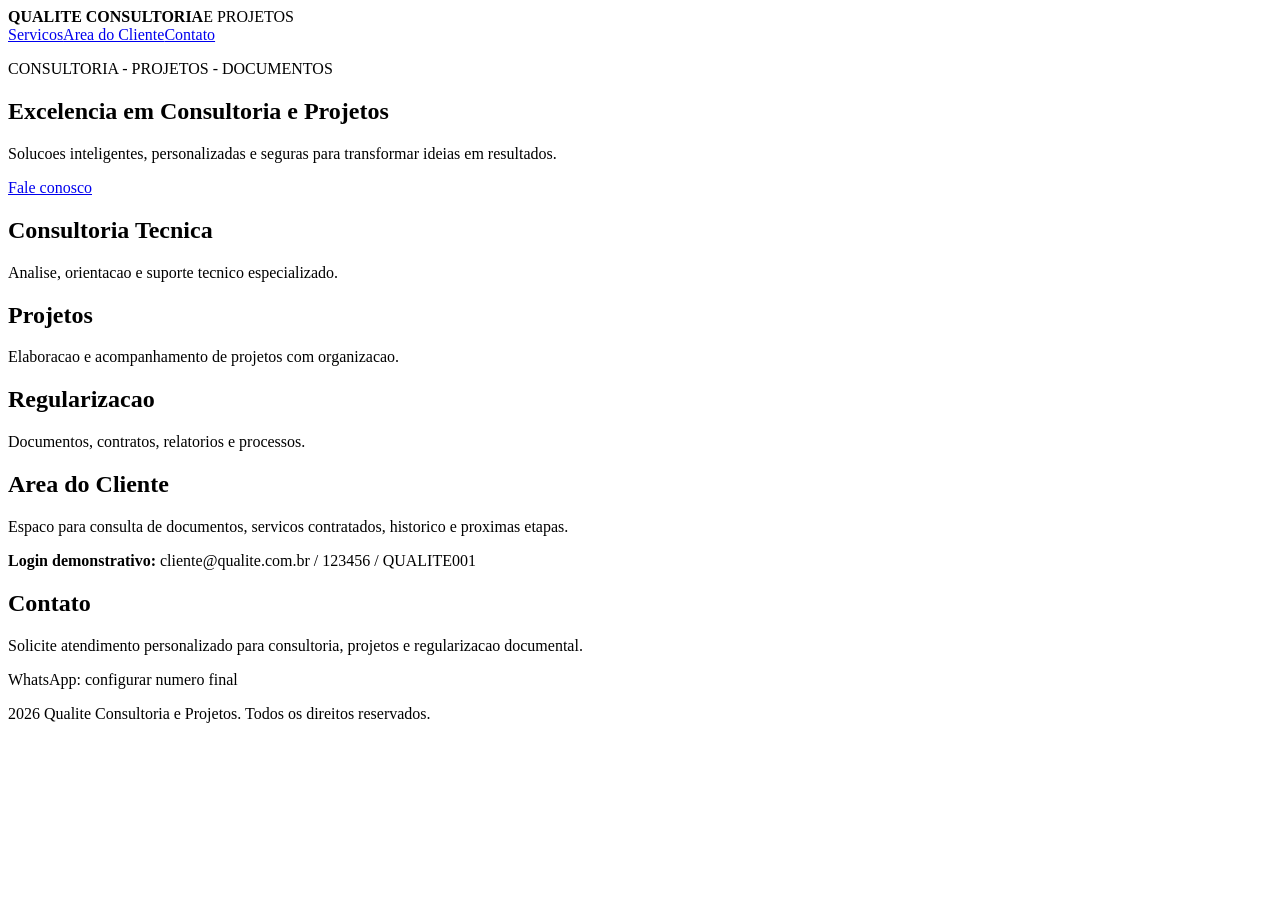
==== public/index.html @ a3fa8052 "Adiciona site publico para deploy" ====
<!doctype html>
<html lang="pt-BR">
<head>
  <meta charset="utf-8">
  <meta name="viewport" content="width=device-width,initial-scale=1">
  <title>Qualite Consultoria e Projetos</title>
  <link rel="stylesheet" href="style.css">
</head>
<body>
  <header class="top">
    <div class="brand"><div class="leaf"></div><div><strong>QUALITE CONSULTORIA</strong><span>E PROJETOS</span></div></div>
    <nav><a href="#servicos">Servicos</a><a href="#cliente">Area do Cliente</a><a href="#contato">Contato</a></nav>
  </header>
  <main>
    <section class="hero">
      <p class="tag">CONSULTORIA - PROJETOS - DOCUMENTOS</p>
      <h1>Excelencia em Consultoria e Projetos</h1>
      <p>Solucoes inteligentes, personalizadas e seguras para transformar ideias em resultados.</p>
      <a class="btn" href="#contato">Fale conosco</a>
    </section>
    <section id="servicos" class="grid">
      <article><h2>Consultoria Tecnica</h2><p>Analise, orientacao e suporte tecnico especializado.</p></article>
      <article><h2>Projetos</h2><p>Elaboracao e acompanhamento de projetos com organizacao.</p></article>
      <article><h2>Regularizacao</h2><p>Documentos, contratos, relatorios e processos.</p></article>
    </section>
    <section id="cliente" class="panel">
      <h2>Area do Cliente</h2>
      <p>Espaco para consulta de documentos, servicos contratados, historico e proximas etapas.</p>
      <p><strong>Login demonstrativo:</strong> cliente@qualite.com.br / 123456 / QUALITE001</p>
    </section>
    <section id="contato" class="panel dark">
      <h2>Contato</h2>
      <p>Solicite atendimento personalizado para consultoria, projetos e regularizacao documental.</p>
      <p>WhatsApp: configurar numero final</p>
    </section>
  </main>
  <footer>2026 Qualite Consultoria e Projetos. Todos os direitos reservados.</footer>
</body>
</html>
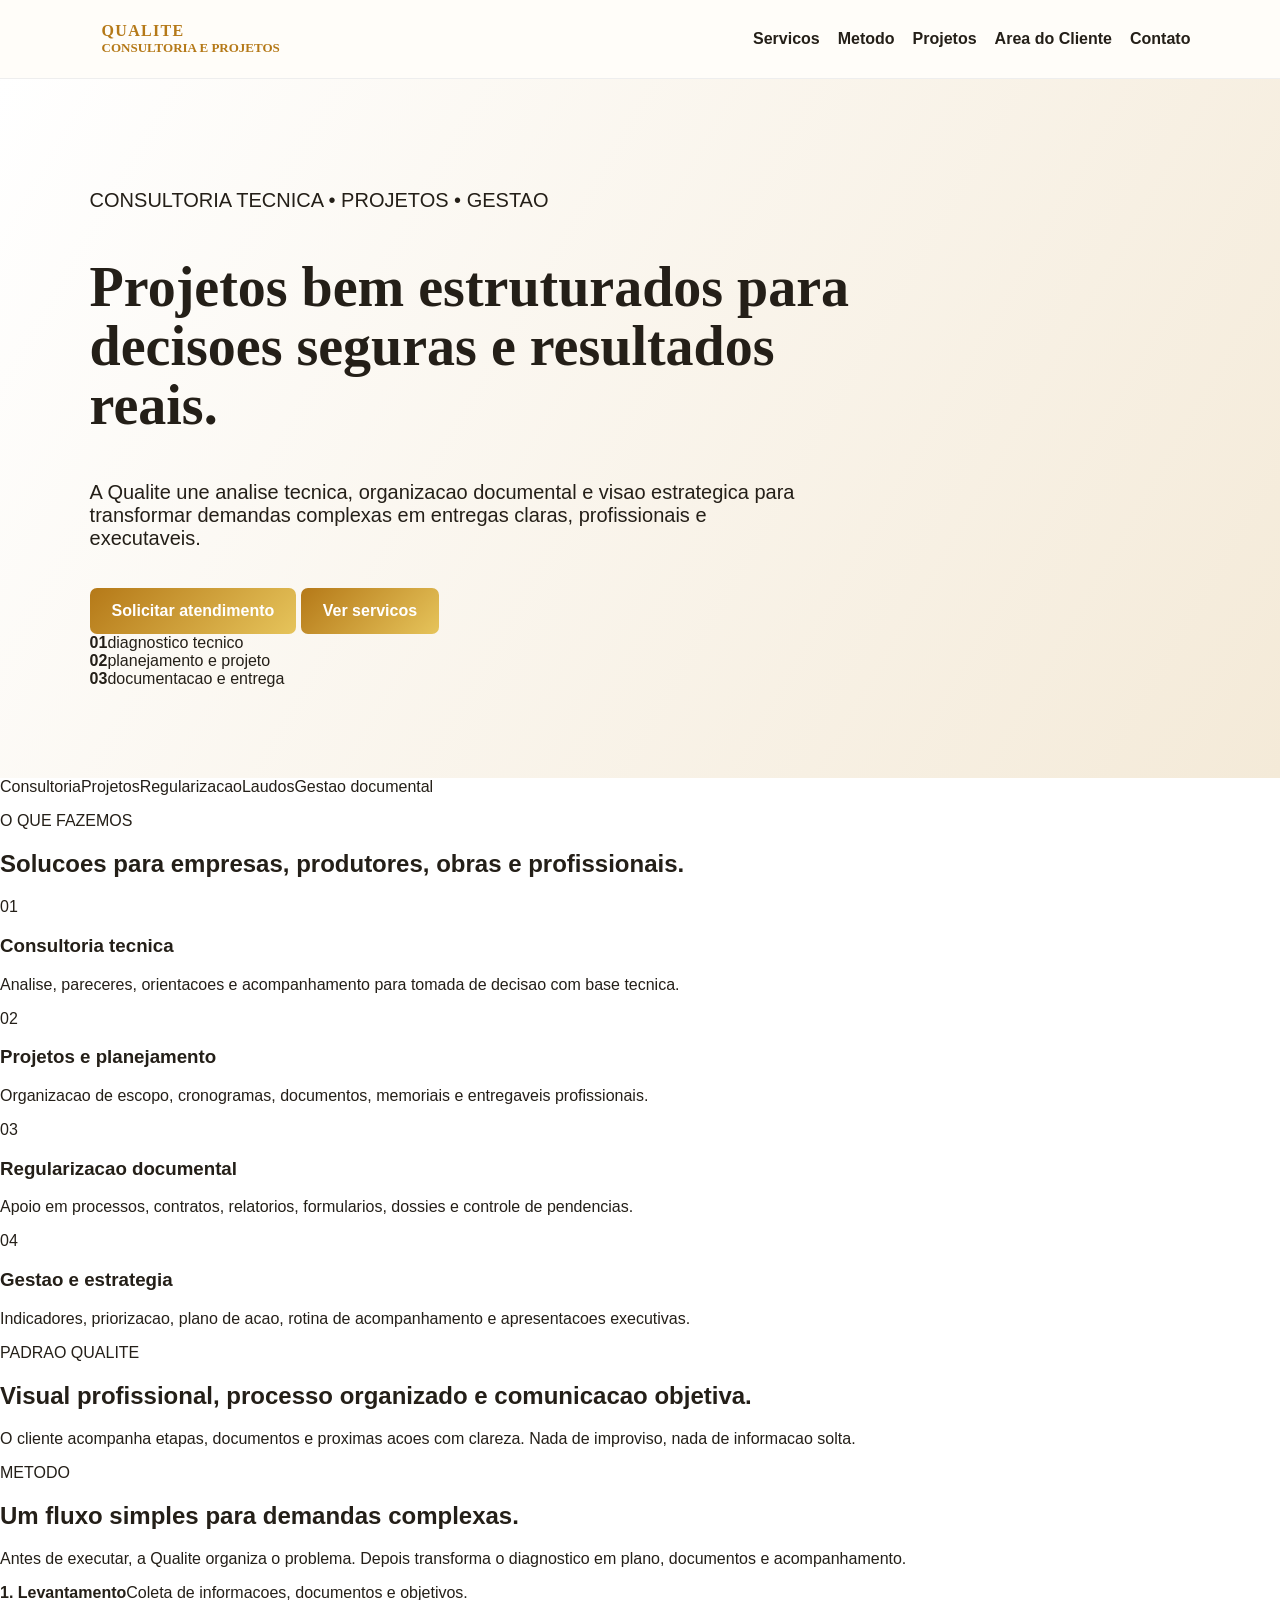
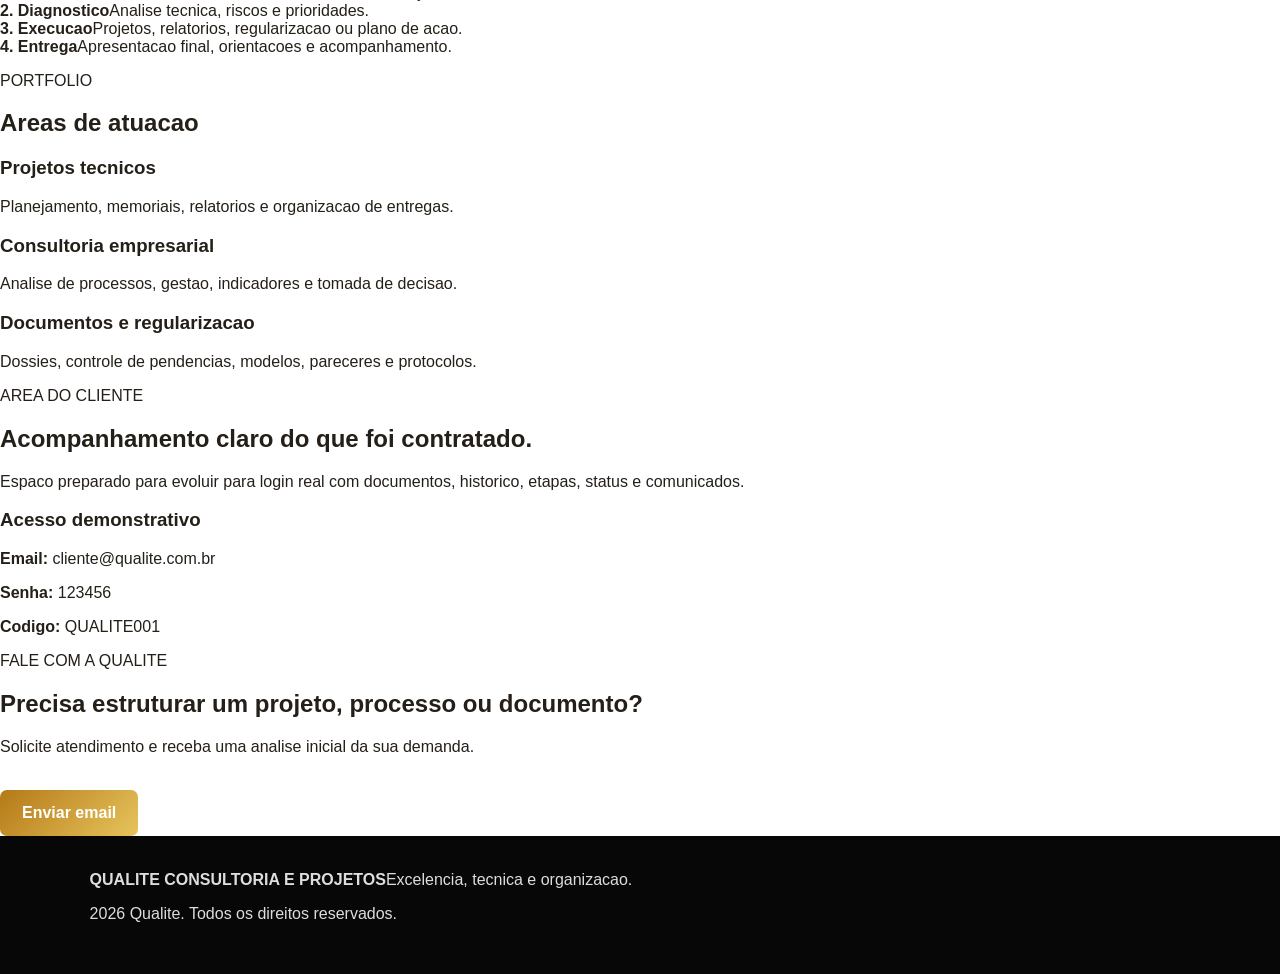
==== commit 3306b8c9: "Atualiza site com layout moderno e robusto" ====
--- a/public/index.html
+++ b/public/index.html
@@ -3,37 +3,120 @@
 <head>
   <meta charset="utf-8">
   <meta name="viewport" content="width=device-width,initial-scale=1">
+  <meta name="description" content="Qualite Consultoria e Projetos - consultoria tecnica, projetos, regularizacao, gestao documental e apoio estrategico.">
   <title>Qualite Consultoria e Projetos</title>
   <link rel="stylesheet" href="style.css">
 </head>
 <body>
   <header class="top">
-    <div class="brand"><div class="leaf"></div><div><strong>QUALITE CONSULTORIA</strong><span>E PROJETOS</span></div></div>
-    <nav><a href="#servicos">Servicos</a><a href="#cliente">Area do Cliente</a><a href="#contato">Contato</a></nav>
+    <a class="brand" href="#inicio" aria-label="Qualite Consultoria e Projetos">
+      <div class="brand-mark"></div>
+      <div><strong>QUALITE</strong><span>CONSULTORIA E PROJETOS</span></div>
+    </a>
+    <nav>
+      <a href="#servicos">Servicos</a>
+      <a href="#metodo">Metodo</a>
+      <a href="#projetos">Projetos</a>
+      <a href="#cliente">Area do Cliente</a>
+      <a href="#contato">Contato</a>
+    </nav>
   </header>
-  <main>
+
+  <main id="inicio">
     <section class="hero">
-      <p class="tag">CONSULTORIA - PROJETOS - DOCUMENTOS</p>
-      <h1>Excelencia em Consultoria e Projetos</h1>
-      <p>Solucoes inteligentes, personalizadas e seguras para transformar ideias em resultados.</p>
-      <a class="btn" href="#contato">Fale conosco</a>
+      <div class="hero-text">
+        <p class="eyebrow">CONSULTORIA TECNICA • PROJETOS • GESTAO</p>
+        <h1>Projetos bem estruturados para decisoes seguras e resultados reais.</h1>
+        <p class="lead">A Qualite une analise tecnica, organizacao documental e visao estrategica para transformar demandas complexas em entregas claras, profissionais e executaveis.</p>
+        <div class="actions">
+          <a class="btn primary" href="#contato">Solicitar atendimento</a>
+          <a class="btn ghost" href="#servicos">Ver servicos</a>
+        </div>
+      </div>
+      <div class="hero-card">
+        <div class="metric"><strong>01</strong><span>diagnostico tecnico</span></div>
+        <div class="metric"><strong>02</strong><span>planejamento e projeto</span></div>
+        <div class="metric"><strong>03</strong><span>documentacao e entrega</span></div>
+      </div>
     </section>
-    <section id="servicos" class="grid">
-      <article><h2>Consultoria Tecnica</h2><p>Analise, orientacao e suporte tecnico especializado.</p></article>
-      <article><h2>Projetos</h2><p>Elaboracao e acompanhamento de projetos com organizacao.</p></article>
-      <article><h2>Regularizacao</h2><p>Documentos, contratos, relatorios e processos.</p></article>
+
+    <section class="logos">
+      <span>Consultoria</span><span>Projetos</span><span>Regularizacao</span><span>Laudos</span><span>Gestao documental</span>
     </section>
-    <section id="cliente" class="panel">
-      <h2>Area do Cliente</h2>
-      <p>Espaco para consulta de documentos, servicos contratados, historico e proximas etapas.</p>
-      <p><strong>Login demonstrativo:</strong> cliente@qualite.com.br / 123456 / QUALITE001</p>
+
+    <section id="servicos" class="section">
+      <div class="section-head">
+        <p class="eyebrow">O QUE FAZEMOS</p>
+        <h2>Solucoes para empresas, produtores, obras e profissionais.</h2>
+      </div>
+      <div class="cards">
+        <article class="service"><div class="icon">01</div><h3>Consultoria tecnica</h3><p>Analise, pareceres, orientacoes e acompanhamento para tomada de decisao com base tecnica.</p></article>
+        <article class="service"><div class="icon">02</div><h3>Projetos e planejamento</h3><p>Organizacao de escopo, cronogramas, documentos, memoriais e entregaveis profissionais.</p></article>
+        <article class="service"><div class="icon">03</div><h3>Regularizacao documental</h3><p>Apoio em processos, contratos, relatorios, formularios, dossies e controle de pendencias.</p></article>
+        <article class="service"><div class="icon">04</div><h3>Gestao e estrategia</h3><p>Indicadores, priorizacao, plano de acao, rotina de acompanhamento e apresentacoes executivas.</p></article>
+      </div>
     </section>
-    <section id="contato" class="panel dark">
-      <h2>Contato</h2>
-      <p>Solicite atendimento personalizado para consultoria, projetos e regularizacao documental.</p>
-      <p>WhatsApp: configurar numero final</p>
+
+    <section class="image-band">
+      <div class="photo photo-one"></div>
+      <div class="band-text">
+        <p class="eyebrow">PADRAO QUALITE</p>
+        <h2>Visual profissional, processo organizado e comunicacao objetiva.</h2>
+        <p>O cliente acompanha etapas, documentos e proximas acoes com clareza. Nada de improviso, nada de informacao solta.</p>
+      </div>
+    </section>
+
+    <section id="metodo" class="section split">
+      <div>
+        <p class="eyebrow">METODO</p>
+        <h2>Um fluxo simples para demandas complexas.</h2>
+        <p>Antes de executar, a Qualite organiza o problema. Depois transforma o diagnostico em plano, documentos e acompanhamento.</p>
+      </div>
+      <div class="steps">
+        <div><strong>1. Levantamento</strong><span>Coleta de informacoes, documentos e objetivos.</span></div>
+        <div><strong>2. Diagnostico</strong><span>Analise tecnica, riscos e prioridades.</span></div>
+        <div><strong>3. Execucao</strong><span>Projetos, relatorios, regularizacao ou plano de acao.</span></div>
+        <div><strong>4. Entrega</strong><span>Apresentacao final, orientacoes e acompanhamento.</span></div>
+      </div>
+    </section>
+
+    <section id="projetos" class="section dark-section">
+      <div class="section-head light">
+        <p class="eyebrow">PORTFOLIO</p>
+        <h2>Areas de atuacao</h2>
+      </div>
+      <div class="portfolio">
+        <article><div class="thumb thumb-a"></div><h3>Projetos tecnicos</h3><p>Planejamento, memoriais, relatorios e organizacao de entregas.</p></article>
+        <article><div class="thumb thumb-b"></div><h3>Consultoria empresarial</h3><p>Analise de processos, gestao, indicadores e tomada de decisao.</p></article>
+        <article><div class="thumb thumb-c"></div><h3>Documentos e regularizacao</h3><p>Dossies, controle de pendencias, modelos, pareceres e protocolos.</p></article>
+      </div>
+    </section>
+
+    <section id="cliente" class="client-area">
+      <div>
+        <p class="eyebrow">AREA DO CLIENTE</p>
+        <h2>Acompanhamento claro do que foi contratado.</h2>
+        <p>Espaco preparado para evoluir para login real com documentos, historico, etapas, status e comunicados.</p>
+      </div>
+      <div class="login-box">
+        <h3>Acesso demonstrativo</h3>
+        <p><strong>Email:</strong> cliente@qualite.com.br</p>
+        <p><strong>Senha:</strong> 123456</p>
+        <p><strong>Codigo:</strong> QUALITE001</p>
+      </div>
+    </section>
+
+    <section id="contato" class="cta">
+      <p class="eyebrow">FALE COM A QUALITE</p>
+      <h2>Precisa estruturar um projeto, processo ou documento?</h2>
+      <p>Solicite atendimento e receba uma analise inicial da sua demanda.</p>
+      <a class="btn primary" href="mailto:contato@qualite.com.br">Enviar email</a>
     </section>
   </main>
-  <footer>2026 Qualite Consultoria e Projetos. Todos os direitos reservados.</footer>
+
+  <footer>
+    <div><strong>QUALITE CONSULTORIA E PROJETOS</strong><span>Excelencia, tecnica e organizacao.</span></div>
+    <p>2026 Qualite. Todos os direitos reservados.</p>
+  </footer>
 </body>
 </html>
--- a/public/style.css
+++ b/public/style.css
@@ -0,0 +1 @@
+:root{--gold:#b57918;--dark:#101010;--cream:#f8f4ec}*{box-sizing:border-box}body{margin:0;font-family:Arial,Helvetica,sans-serif;color:#241f18;background:#fff}a{text-decoration:none;color:inherit}.top{display:flex;align-items:center;justify-content:space-between;gap:20px;padding:22px 7%;border-bottom:1px solid #eee;background:#fffdf9}.brand{display:flex;align-items:center;gap:12px;color:var(--gold);font-family:Georgia,serif}.brand strong{display:block;letter-spacing:.08em}.brand span{display:block;text-align:center;font-size:13px;font-weight:700}.leaf{width:42px;height:54px;background:linear-gradient(145deg,#f1d36a,#9d5b13);clip-path:polygon(18% 90%,38% 25%,92% 8%,66% 43%,44% 59%)}nav{display:flex;gap:18px;font-weight:700}.hero{padding:90px 7%;background:linear-gradient(120deg,#fff,#f4ead8);min-height:420px}.tag{color:var(--gold);font-weight:700;letter-spacing:.18em}.hero h1{font-family:Georgia,serif;font-size:56px;max-width:760px;line-height:1.05}.hero p{font-size:20px;max-width:720px}.btn{display:inline-block;margin-top:18px;padding:14px 22px;border-radius:7px;background:linear-gradient(135deg,var(--gold),#e6c45b);color:#fff;font-weight:700}.grid{display:grid;grid-template-columns:repeat(3,1fr);gap:24px;padding:70px 7%}.grid article,.panel{border:1px solid #eee;border-radius:18px;padding:28px;box-shadow:0 14px 34px #0001;background:#fff}.panel{margin:0 7% 36px}.dark{background:var(--dark);color:#fff}.dark .btn{color:#fff}footer{padding:35px 7%;background:#070707;color:#ddd}@media(max-width:800px){.top,nav{flex-direction:column}.grid{grid-template-columns:1fr}.hero h1{font-size:38px}}
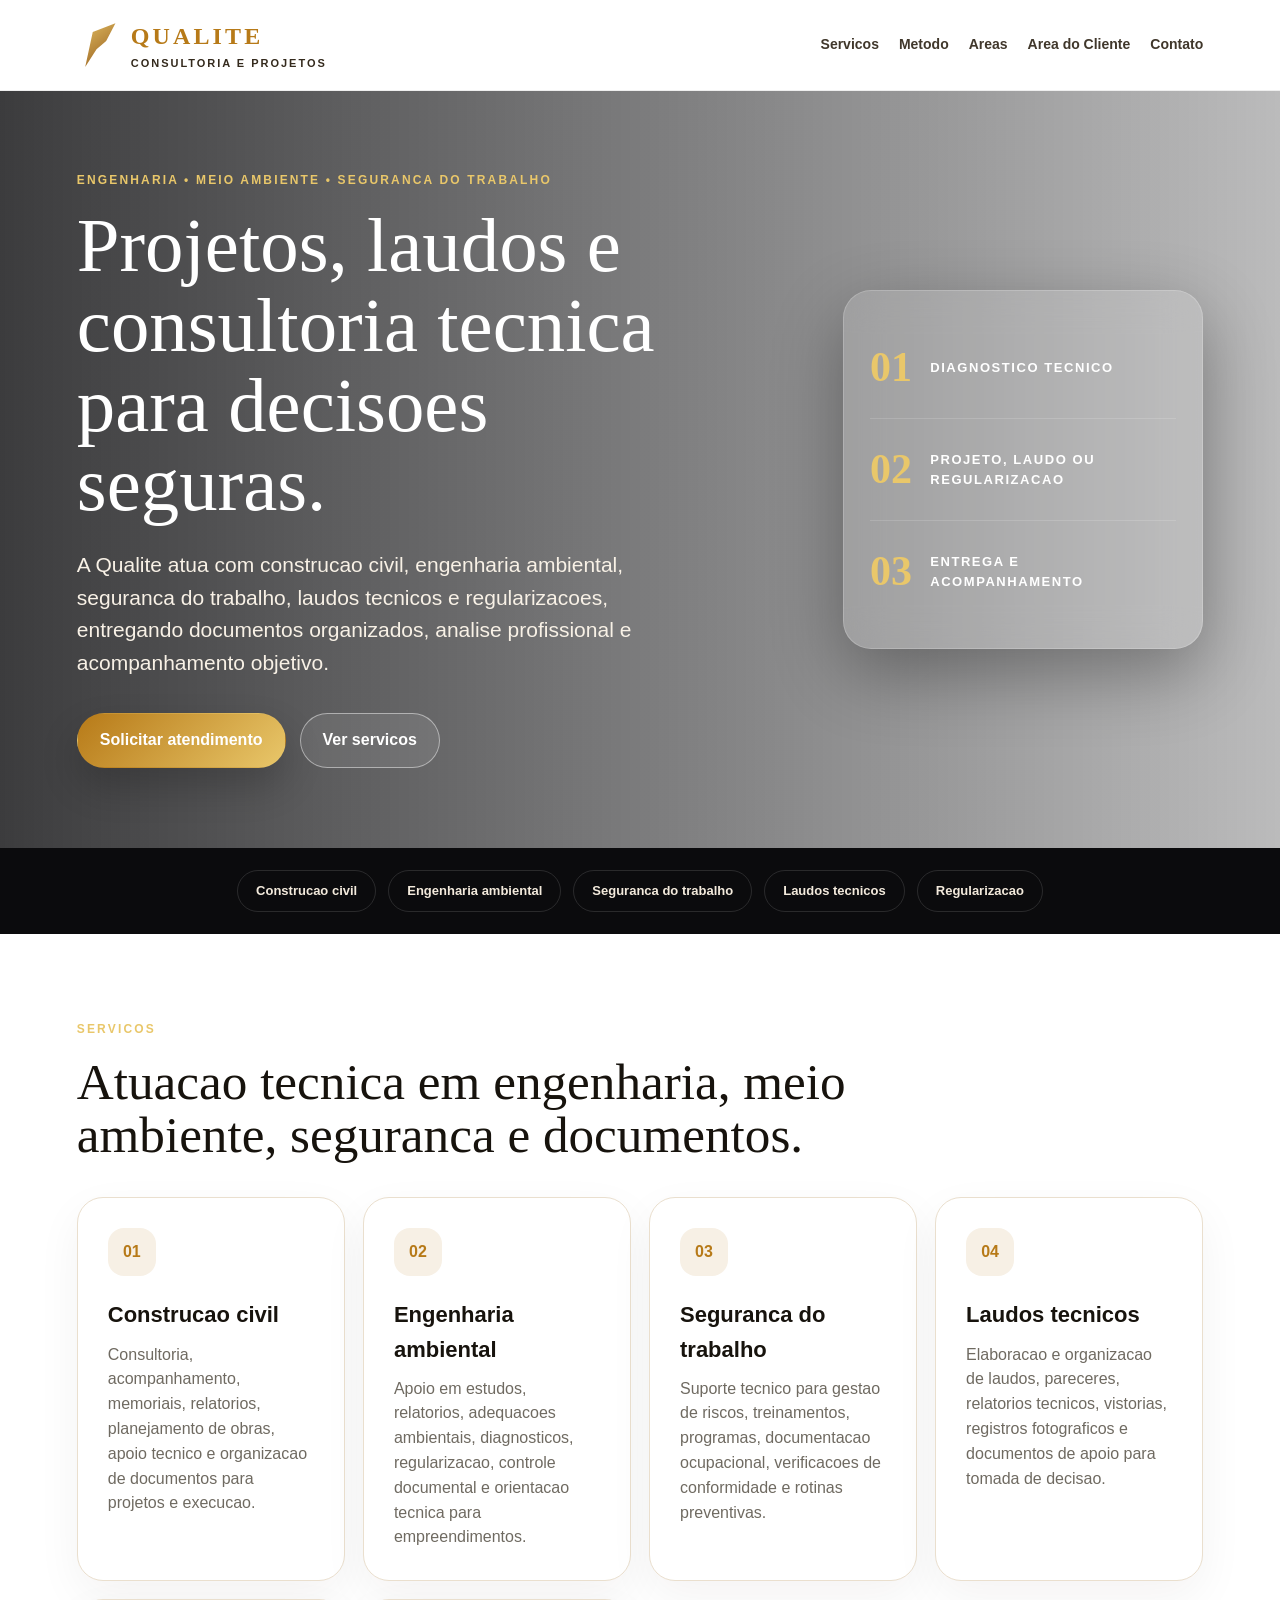
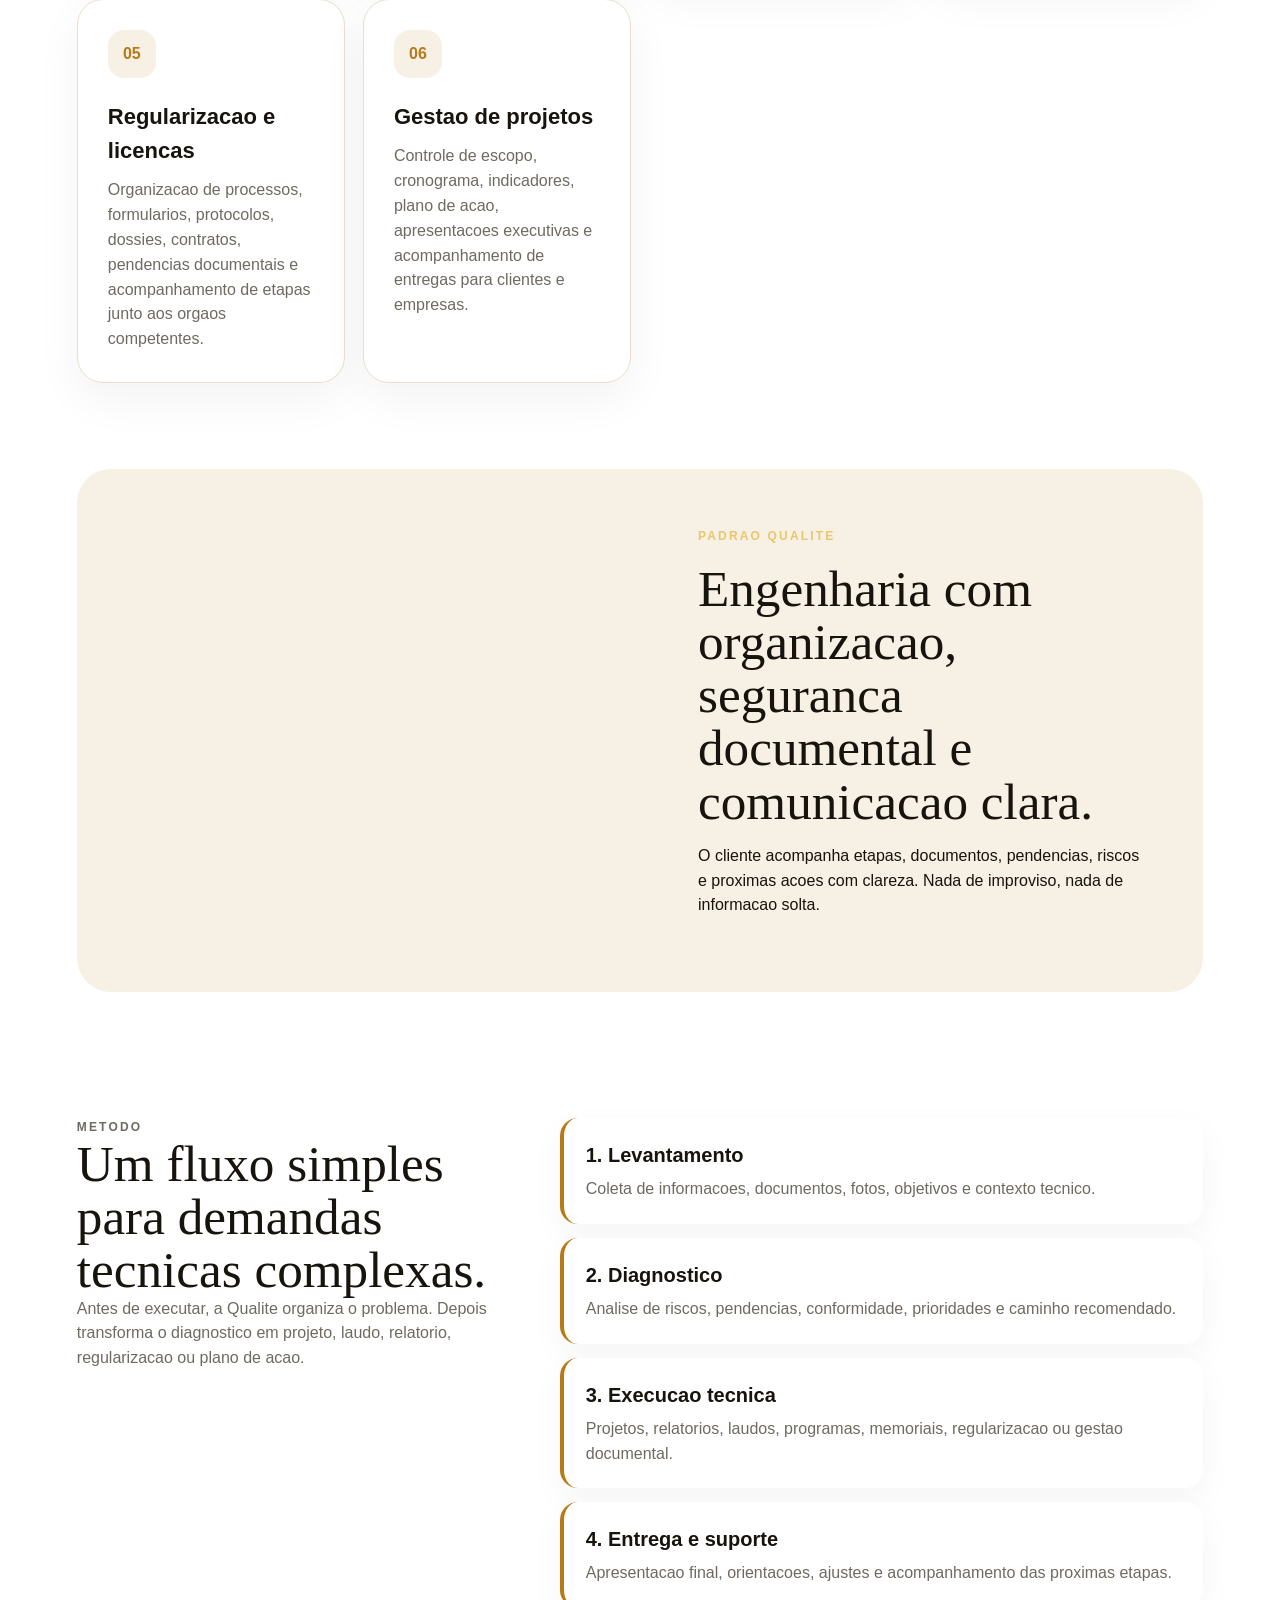
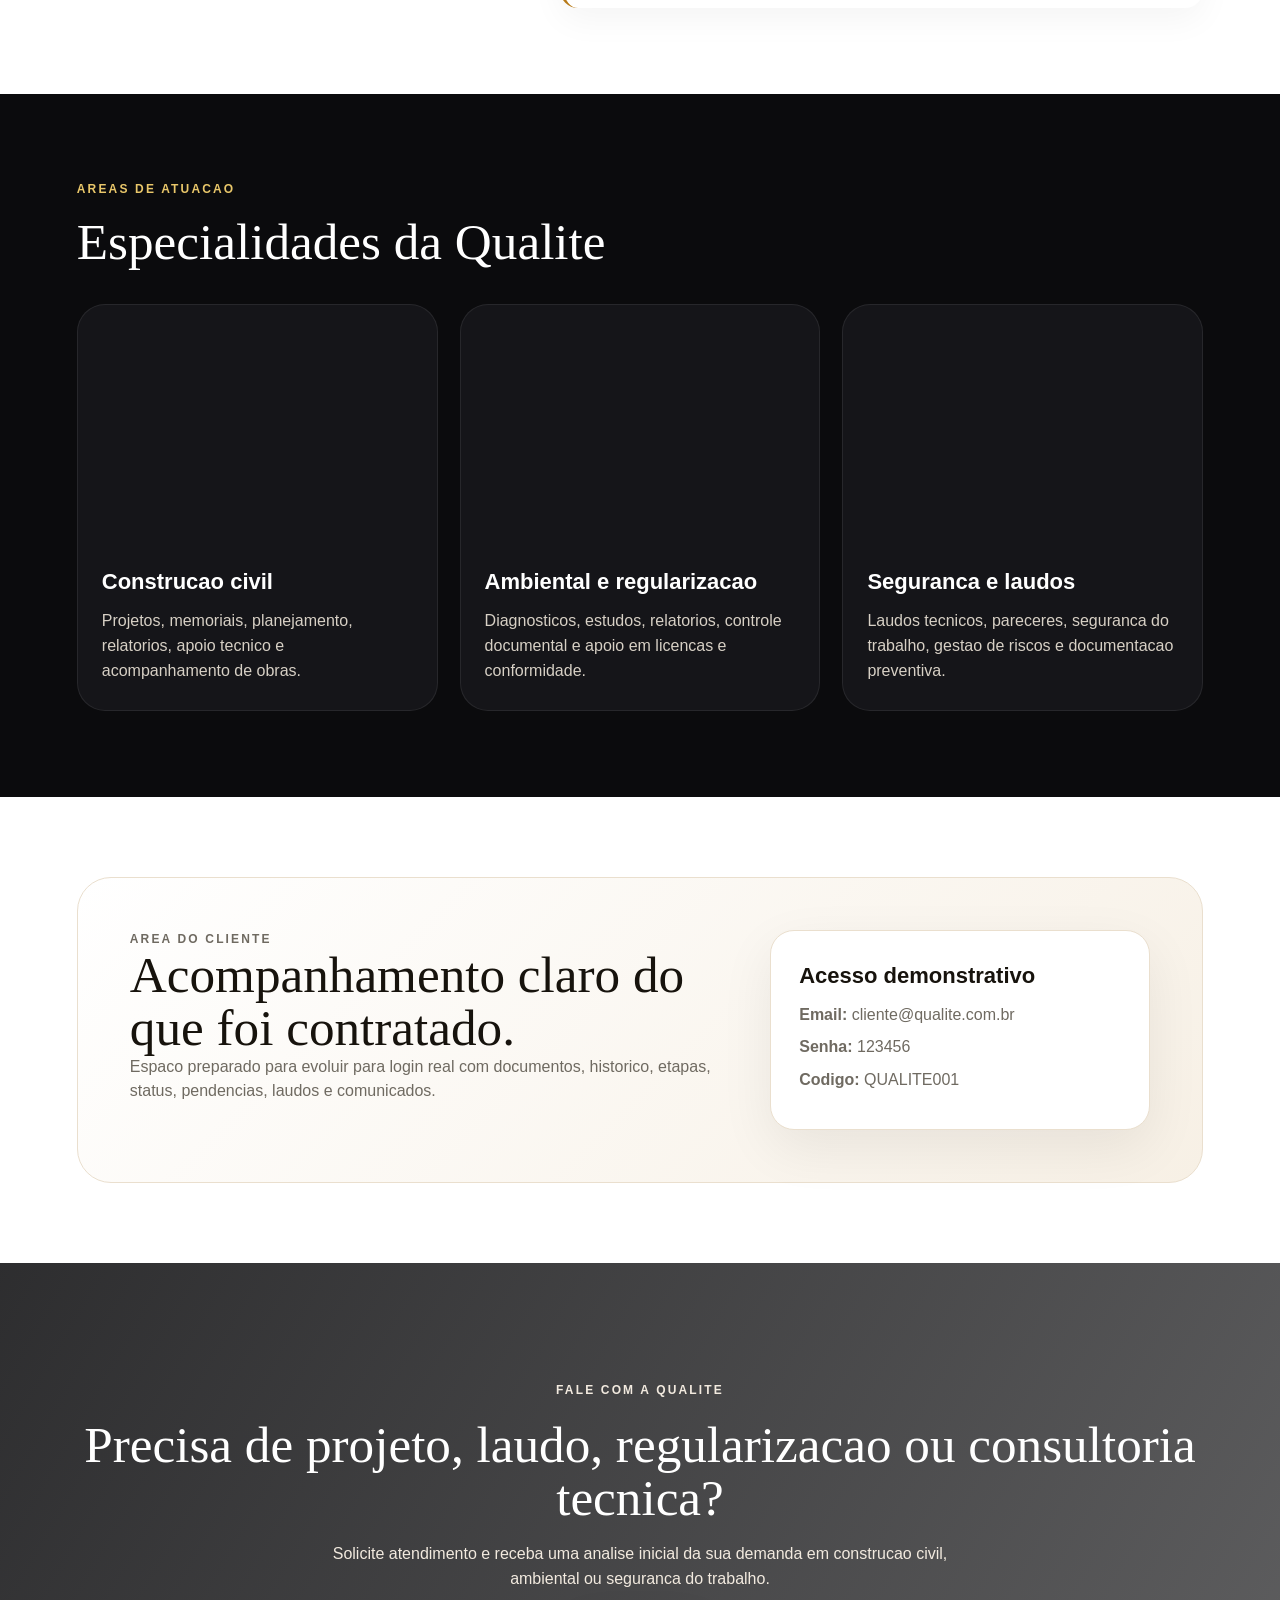
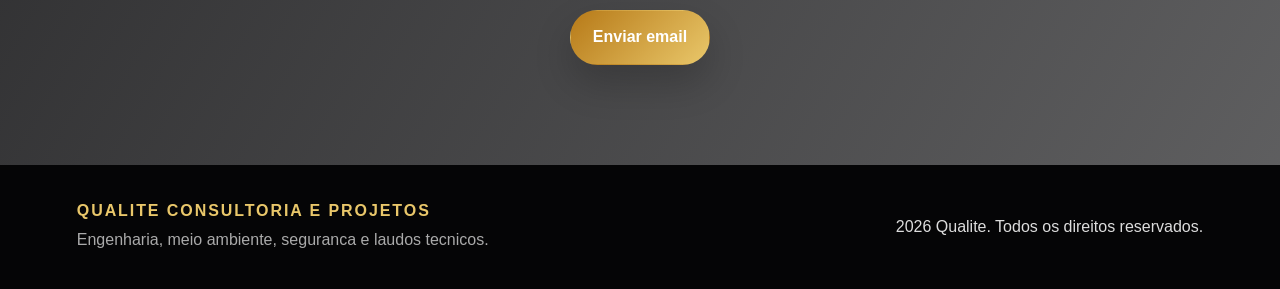
==== commit 59e8980f: "Atualiza servicos com construcao ambiental seguranca e laudos" ====
--- a/public/index.html
+++ b/public/index.html
@@ -3,7 +3,7 @@
 <head>
   <meta charset="utf-8">
   <meta name="viewport" content="width=device-width,initial-scale=1">
-  <meta name="description" content="Qualite Consultoria e Projetos - consultoria tecnica, projetos, regularizacao, gestao documental e apoio estrategico.">
+  <meta name="description" content="Qualite Consultoria e Projetos - construcao civil, engenharia ambiental, seguranca do trabalho, laudos, regularizacao e gestao tecnica.">
   <title>Qualite Consultoria e Projetos</title>
   <link rel="stylesheet" href="style.css">
 </head>
@@ -16,7 +16,7 @@
     <nav>
       <a href="#servicos">Servicos</a>
       <a href="#metodo">Metodo</a>
-      <a href="#projetos">Projetos</a>
+      <a href="#projetos">Areas</a>
       <a href="#cliente">Area do Cliente</a>
       <a href="#contato">Contato</a>
     </nav>
@@ -25,9 +25,9 @@
   <main id="inicio">
     <section class="hero">
       <div class="hero-text">
-        <p class="eyebrow">CONSULTORIA TECNICA • PROJETOS • GESTAO</p>
-        <h1>Projetos bem estruturados para decisoes seguras e resultados reais.</h1>
-        <p class="lead">A Qualite une analise tecnica, organizacao documental e visao estrategica para transformar demandas complexas em entregas claras, profissionais e executaveis.</p>
+        <p class="eyebrow">ENGENHARIA • MEIO AMBIENTE • SEGURANCA DO TRABALHO</p>
+        <h1>Projetos, laudos e consultoria tecnica para decisoes seguras.</h1>
+        <p class="lead">A Qualite atua com construcao civil, engenharia ambiental, seguranca do trabalho, laudos tecnicos e regularizacoes, entregando documentos organizados, analise profissional e acompanhamento objetivo.</p>
         <div class="actions">
           <a class="btn primary" href="#contato">Solicitar atendimento</a>
           <a class="btn ghost" href="#servicos">Ver servicos</a>
@@ -35,25 +35,27 @@
       </div>
       <div class="hero-card">
         <div class="metric"><strong>01</strong><span>diagnostico tecnico</span></div>
-        <div class="metric"><strong>02</strong><span>planejamento e projeto</span></div>
-        <div class="metric"><strong>03</strong><span>documentacao e entrega</span></div>
+        <div class="metric"><strong>02</strong><span>projeto, laudo ou regularizacao</span></div>
+        <div class="metric"><strong>03</strong><span>entrega e acompanhamento</span></div>
       </div>
     </section>
 
     <section class="logos">
-      <span>Consultoria</span><span>Projetos</span><span>Regularizacao</span><span>Laudos</span><span>Gestao documental</span>
+      <span>Construcao civil</span><span>Engenharia ambiental</span><span>Seguranca do trabalho</span><span>Laudos tecnicos</span><span>Regularizacao</span>
     </section>
 
     <section id="servicos" class="section">
       <div class="section-head">
-        <p class="eyebrow">O QUE FAZEMOS</p>
-        <h2>Solucoes para empresas, produtores, obras e profissionais.</h2>
+        <p class="eyebrow">SERVICOS</p>
+        <h2>Atuacao tecnica em engenharia, meio ambiente, seguranca e documentos.</h2>
       </div>
       <div class="cards">
-        <article class="service"><div class="icon">01</div><h3>Consultoria tecnica</h3><p>Analise, pareceres, orientacoes e acompanhamento para tomada de decisao com base tecnica.</p></article>
-        <article class="service"><div class="icon">02</div><h3>Projetos e planejamento</h3><p>Organizacao de escopo, cronogramas, documentos, memoriais e entregaveis profissionais.</p></article>
-        <article class="service"><div class="icon">03</div><h3>Regularizacao documental</h3><p>Apoio em processos, contratos, relatorios, formularios, dossies e controle de pendencias.</p></article>
-        <article class="service"><div class="icon">04</div><h3>Gestao e estrategia</h3><p>Indicadores, priorizacao, plano de acao, rotina de acompanhamento e apresentacoes executivas.</p></article>
+        <article class="service"><div class="icon">01</div><h3>Construcao civil</h3><p>Consultoria, acompanhamento, memoriais, relatorios, planejamento de obras, apoio tecnico e organizacao de documentos para projetos e execucao.</p></article>
+        <article class="service"><div class="icon">02</div><h3>Engenharia ambiental</h3><p>Apoio em estudos, relatorios, adequacoes ambientais, diagnosticos, regularizacao, controle documental e orientacao tecnica para empreendimentos.</p></article>
+        <article class="service"><div class="icon">03</div><h3>Seguranca do trabalho</h3><p>Suporte tecnico para gestao de riscos, treinamentos, programas, documentacao ocupacional, verificacoes de conformidade e rotinas preventivas.</p></article>
+        <article class="service"><div class="icon">04</div><h3>Laudos tecnicos</h3><p>Elaboracao e organizacao de laudos, pareceres, relatorios tecnicos, vistorias, registros fotograficos e documentos de apoio para tomada de decisao.</p></article>
+        <article class="service"><div class="icon">05</div><h3>Regularizacao e licencas</h3><p>Organizacao de processos, formularios, protocolos, dossies, contratos, pendencias documentais e acompanhamento de etapas junto aos orgaos competentes.</p></article>
+        <article class="service"><div class="icon">06</div><h3>Gestao de projetos</h3><p>Controle de escopo, cronograma, indicadores, plano de acao, apresentacoes executivas e acompanhamento de entregas para clientes e empresas.</p></article>
       </div>
     </section>
 
@@ -61,34 +63,34 @@
       <div class="photo photo-one"></div>
       <div class="band-text">
         <p class="eyebrow">PADRAO QUALITE</p>
-        <h2>Visual profissional, processo organizado e comunicacao objetiva.</h2>
-        <p>O cliente acompanha etapas, documentos e proximas acoes com clareza. Nada de improviso, nada de informacao solta.</p>
+        <h2>Engenharia com organizacao, seguranca documental e comunicacao clara.</h2>
+        <p>O cliente acompanha etapas, documentos, pendencias, riscos e proximas acoes com clareza. Nada de improviso, nada de informacao solta.</p>
       </div>
     </section>
 
     <section id="metodo" class="section split">
       <div>
         <p class="eyebrow">METODO</p>
-        <h2>Um fluxo simples para demandas complexas.</h2>
-        <p>Antes de executar, a Qualite organiza o problema. Depois transforma o diagnostico em plano, documentos e acompanhamento.</p>
+        <h2>Um fluxo simples para demandas tecnicas complexas.</h2>
+        <p>Antes de executar, a Qualite organiza o problema. Depois transforma o diagnostico em projeto, laudo, relatorio, regularizacao ou plano de acao.</p>
       </div>
       <div class="steps">
-        <div><strong>1. Levantamento</strong><span>Coleta de informacoes, documentos e objetivos.</span></div>
-        <div><strong>2. Diagnostico</strong><span>Analise tecnica, riscos e prioridades.</span></div>
-        <div><strong>3. Execucao</strong><span>Projetos, relatorios, regularizacao ou plano de acao.</span></div>
-        <div><strong>4. Entrega</strong><span>Apresentacao final, orientacoes e acompanhamento.</span></div>
+        <div><strong>1. Levantamento</strong><span>Coleta de informacoes, documentos, fotos, objetivos e contexto tecnico.</span></div>
+        <div><strong>2. Diagnostico</strong><span>Analise de riscos, pendencias, conformidade, prioridades e caminho recomendado.</span></div>
+        <div><strong>3. Execucao tecnica</strong><span>Projetos, relatorios, laudos, programas, memoriais, regularizacao ou gestao documental.</span></div>
+        <div><strong>4. Entrega e suporte</strong><span>Apresentacao final, orientacoes, ajustes e acompanhamento das proximas etapas.</span></div>
       </div>
     </section>
 
     <section id="projetos" class="section dark-section">
       <div class="section-head light">
-        <p class="eyebrow">PORTFOLIO</p>
-        <h2>Areas de atuacao</h2>
+        <p class="eyebrow">AREAS DE ATUACAO</p>
+        <h2>Especialidades da Qualite</h2>
       </div>
       <div class="portfolio">
-        <article><div class="thumb thumb-a"></div><h3>Projetos tecnicos</h3><p>Planejamento, memoriais, relatorios e organizacao de entregas.</p></article>
-        <article><div class="thumb thumb-b"></div><h3>Consultoria empresarial</h3><p>Analise de processos, gestao, indicadores e tomada de decisao.</p></article>
-        <article><div class="thumb thumb-c"></div><h3>Documentos e regularizacao</h3><p>Dossies, controle de pendencias, modelos, pareceres e protocolos.</p></article>
+        <article><div class="thumb thumb-a"></div><h3>Construcao civil</h3><p>Projetos, memoriais, planejamento, relatorios, apoio tecnico e acompanhamento de obras.</p></article>
+        <article><div class="thumb thumb-b"></div><h3>Ambiental e regularizacao</h3><p>Diagnosticos, estudos, relatorios, controle documental e apoio em licencas e conformidade.</p></article>
+        <article><div class="thumb thumb-c"></div><h3>Seguranca e laudos</h3><p>Laudos tecnicos, pareceres, seguranca do trabalho, gestao de riscos e documentacao preventiva.</p></article>
       </div>
     </section>
 
@@ -96,7 +98,7 @@
       <div>
         <p class="eyebrow">AREA DO CLIENTE</p>
         <h2>Acompanhamento claro do que foi contratado.</h2>
-        <p>Espaco preparado para evoluir para login real com documentos, historico, etapas, status e comunicados.</p>
+        <p>Espaco preparado para evoluir para login real com documentos, historico, etapas, status, pendencias, laudos e comunicados.</p>
       </div>
       <div class="login-box">
         <h3>Acesso demonstrativo</h3>
@@ -108,14 +110,14 @@
 
     <section id="contato" class="cta">
       <p class="eyebrow">FALE COM A QUALITE</p>
-      <h2>Precisa estruturar um projeto, processo ou documento?</h2>
-      <p>Solicite atendimento e receba uma analise inicial da sua demanda.</p>
+      <h2>Precisa de projeto, laudo, regularizacao ou consultoria tecnica?</h2>
+      <p>Solicite atendimento e receba uma analise inicial da sua demanda em construcao civil, ambiental ou seguranca do trabalho.</p>
       <a class="btn primary" href="mailto:contato@qualite.com.br">Enviar email</a>
     </section>
   </main>
 
   <footer>
-    <div><strong>QUALITE CONSULTORIA E PROJETOS</strong><span>Excelencia, tecnica e organizacao.</span></div>
+    <div><strong>QUALITE CONSULTORIA E PROJETOS</strong><span>Engenharia, meio ambiente, seguranca e laudos tecnicos.</span></div>
     <p>2026 Qualite. Todos os direitos reservados.</p>
   </footer>
 </body>
--- a/public/style.css
+++ b/public/style.css
@@ -1 +1 @@
-:root{--gold:#b57918;--dark:#101010;--cream:#f8f4ec}*{box-sizing:border-box}body{margin:0;font-family:Arial,Helvetica,sans-serif;color:#241f18;background:#fff}a{text-decoration:none;color:inherit}.top{display:flex;align-items:center;justify-content:space-between;gap:20px;padding:22px 7%;border-bottom:1px solid #eee;background:#fffdf9}.brand{display:flex;align-items:center;gap:12px;color:var(--gold);font-family:Georgia,serif}.brand strong{display:block;letter-spacing:.08em}.brand span{display:block;text-align:center;font-size:13px;font-weight:700}.leaf{width:42px;height:54px;background:linear-gradient(145deg,#f1d36a,#9d5b13);clip-path:polygon(18% 90%,38% 25%,92% 8%,66% 43%,44% 59%)}nav{display:flex;gap:18px;font-weight:700}.hero{padding:90px 7%;background:linear-gradient(120deg,#fff,#f4ead8);min-height:420px}.tag{color:var(--gold);font-weight:700;letter-spacing:.18em}.hero h1{font-family:Georgia,serif;font-size:56px;max-width:760px;line-height:1.05}.hero p{font-size:20px;max-width:720px}.btn{display:inline-block;margin-top:18px;padding:14px 22px;border-radius:7px;background:linear-gradient(135deg,var(--gold),#e6c45b);color:#fff;font-weight:700}.grid{display:grid;grid-template-columns:repeat(3,1fr);gap:24px;padding:70px 7%}.grid article,.panel{border:1px solid #eee;border-radius:18px;padding:28px;box-shadow:0 14px 34px #0001;background:#fff}.panel{margin:0 7% 36px}.dark{background:var(--dark);color:#fff}.dark .btn{color:#fff}footer{padding:35px 7%;background:#070707;color:#ddd}@media(max-width:800px){.top,nav{flex-direction:column}.grid{grid-template-columns:1fr}.hero h1{font-size:38px}}+:root{--gold:#b77a18;--gold2:#e9c76a;--dark:#0b0b0d;--ink:#17130d;--muted:#6f6a61;--cream:#f7f0e5;--line:#eadfce;--white:#fff}*{box-sizing:border-box}html{scroll-behavior:smooth}body{margin:0;font-family:Inter,Arial,Helvetica,sans-serif;color:var(--ink);background:#fff;line-height:1.55}a{text-decoration:none;color:inherit}.top{position:sticky;top:0;z-index:50;display:flex;align-items:center;justify-content:space-between;gap:22px;padding:18px 6%;background:rgba(255,255,255,.88);backdrop-filter:blur(14px);border-bottom:1px solid #eee}.brand{display:flex;align-items:center;gap:12px}.brand-mark{width:42px;height:52px;background:linear-gradient(145deg,var(--gold2),#8b4f12);clip-path:polygon(20% 92%,38% 25%,92% 8%,70% 42%,47% 58%);filter:drop-shadow(0 12px 18px #b77a1830)}.brand strong{display:block;font-family:Georgia,serif;font-size:24px;letter-spacing:.13em;color:var(--gold)}.brand span{display:block;font-size:11px;letter-spacing:.18em;font-weight:800;color:#342a1d}nav{display:flex;align-items:center;gap:20px;font-size:14px;font-weight:800;color:#40372b}nav a:hover{color:var(--gold)}.hero{min-height:720px;display:grid;grid-template-columns:1.15fr .85fr;align-items:center;gap:40px;padding:80px 6%;background:linear-gradient(90deg,rgba(11,11,13,.80),rgba(11,11,13,.28)),url('https://images.unsplash.com/photo-1497366754035-f200968a6e72?auto=format&fit=crop&w=1800&q=80') center/cover no-repeat;color:#fff}.hero-text{max-width:850px}.eyebrow{margin:0 0 16px;color:var(--gold2);font-weight:900;letter-spacing:.18em;font-size:12px;text-transform:uppercase}.hero h1,.section h2,.image-band h2,.split h2,.client-area h2,.cta h2{font-family:Georgia,serif;font-weight:500;line-height:1.04;margin:0}.hero h1{font-size:clamp(44px,6vw,82px);max-width:920px}.lead{font-size:21px;max-width:740px;color:#f8f1e6;margin:24px 0 0}.actions{display:flex;gap:14px;flex-wrap:wrap;margin-top:34px}.btn{display:inline-flex;align-items:center;justify-content:center;min-height:48px;padding:14px 22px;border-radius:999px;font-weight:900;border:1px solid transparent}.primary{background:linear-gradient(135deg,var(--gold),var(--gold2));color:#fff;box-shadow:0 18px 38px #0003}.ghost{border-color:#ffffff75;color:#fff;background:#ffffff16}.hero-card{justify-self:end;width:min(360px,100%);padding:26px;border:1px solid #ffffff30;border-radius:28px;background:rgba(255,255,255,.14);backdrop-filter:blur(18px);box-shadow:0 24px 70px #0005}.metric{display:flex;gap:18px;align-items:center;padding:18px 0;border-bottom:1px solid #ffffff25}.metric:last-child{border-bottom:0}.metric strong{font-family:Georgia,serif;font-size:42px;color:var(--gold2)}.metric span{text-transform:uppercase;letter-spacing:.12em;font-size:13px;font-weight:900}.logos{display:flex;flex-wrap:wrap;gap:12px;justify-content:center;padding:22px 6%;background:var(--dark);color:#f3eadc}.logos span{padding:10px 18px;border:1px solid #ffffff20;border-radius:999px;font-weight:800;font-size:13px}.section{padding:86px 6%}.section-head{max-width:820px;margin-bottom:36px}.section-head h2,.image-band h2,.split h2,.client-area h2,.cta h2{font-size:clamp(34px,4vw,56px)}.cards{display:grid;grid-template-columns:repeat(4,1fr);gap:18px}.service{padding:30px;border:1px solid var(--line);border-radius:26px;background:#fff;box-shadow:0 16px 46px #2010040d;transition:.25s}.service:hover{transform:translateY(-6px);box-shadow:0 24px 60px #20100418}.icon{width:48px;height:48px;border-radius:16px;background:var(--cream);display:grid;place-items:center;font-weight:900;color:var(--gold);margin-bottom:22px}.service h3,.portfolio h3,.login-box h3{font-size:22px;margin:0 0 10px}.service p,.portfolio p,.client-area p,.cta p,.split p{color:var(--muted);margin:0}.image-band{display:grid;grid-template-columns:1fr 1fr;gap:0;margin:0 6% 40px;border-radius:34px;overflow:hidden;background:var(--cream)}.photo{min-height:440px;background-size:cover;background-position:center}.photo-one{background-image:url('https://images.unsplash.com/photo-1454165804606-c3d57bc86b40?auto=format&fit=crop&w=1400&q=80')}.band-text{padding:58px;display:flex;flex-direction:column;justify-content:center}.split{display:grid;grid-template-columns:.8fr 1.2fr;gap:54px;align-items:start}.steps{display:grid;gap:14px}.steps div{display:grid;gap:6px;padding:22px;border-left:4px solid var(--gold);background:#fff;border-radius:18px;box-shadow:0 12px 34px #0000000b}.steps strong{font-size:20px}.steps span{color:var(--muted)}.dark-section{background:var(--dark);color:#fff}.light h2{color:#fff}.portfolio{display:grid;grid-template-columns:repeat(3,1fr);gap:22px}.portfolio article{background:#151519;border:1px solid #ffffff14;border-radius:28px;overflow:hidden}.portfolio h3,.portfolio p{padding:0 24px}.portfolio p{padding-bottom:26px;color:#d7d0c5}.thumb{height:260px;background-size:cover;background-position:center}.thumb-a{background-image:url('https://images.unsplash.com/photo-1486406146926-c627a92ad1ab?auto=format&fit=crop&w=1200&q=80')}.thumb-b{background-image:url('https://images.unsplash.com/photo-1554224155-6726b3ff858f?auto=format&fit=crop&w=1200&q=80')}.thumb-c{background-image:url('https://images.unsplash.com/photo-1516321318423-f06f85e504b3?auto=format&fit=crop&w=1200&q=80')}.client-area{margin:80px 6%;padding:52px;display:grid;grid-template-columns:1fr 380px;gap:34px;border-radius:34px;background:linear-gradient(135deg,#fff,var(--cream));border:1px solid var(--line)}.login-box{background:#fff;border:1px solid var(--line);border-radius:24px;padding:28px;box-shadow:0 18px 54px #00000012}.login-box p{margin:8px 0}.cta{text-align:center;padding:100px 6%;background:linear-gradient(120deg,rgba(11,11,13,.86),rgba(11,11,13,.66)),url('https://images.unsplash.com/photo-1497366811353-6870744d04b2?auto=format&fit=crop&w=1800&q=80') center/cover no-repeat;color:#fff}.cta p{color:#f2eadf;margin:18px auto;max-width:620px}footer{display:flex;justify-content:space-between;gap:20px;flex-wrap:wrap;padding:34px 6%;background:#050506;color:#ddd}footer strong{display:block;color:var(--gold2);letter-spacing:.12em}footer span{display:block;color:#aaa;margin-top:5px}@media(max-width:1000px){.hero,.image-band,.split,.client-area{grid-template-columns:1fr}.hero-card{justify-self:start}.cards,.portfolio{grid-template-columns:1fr 1fr}}@media(max-width:720px){.top,nav{align-items:flex-start;flex-direction:column}.hero{min-height:auto;padding:70px 6%}.cards,.portfolio{grid-template-columns:1fr}.band-text,.client-area{padding:34px}.photo{min-height:300px}footer{flex-direction:column}}
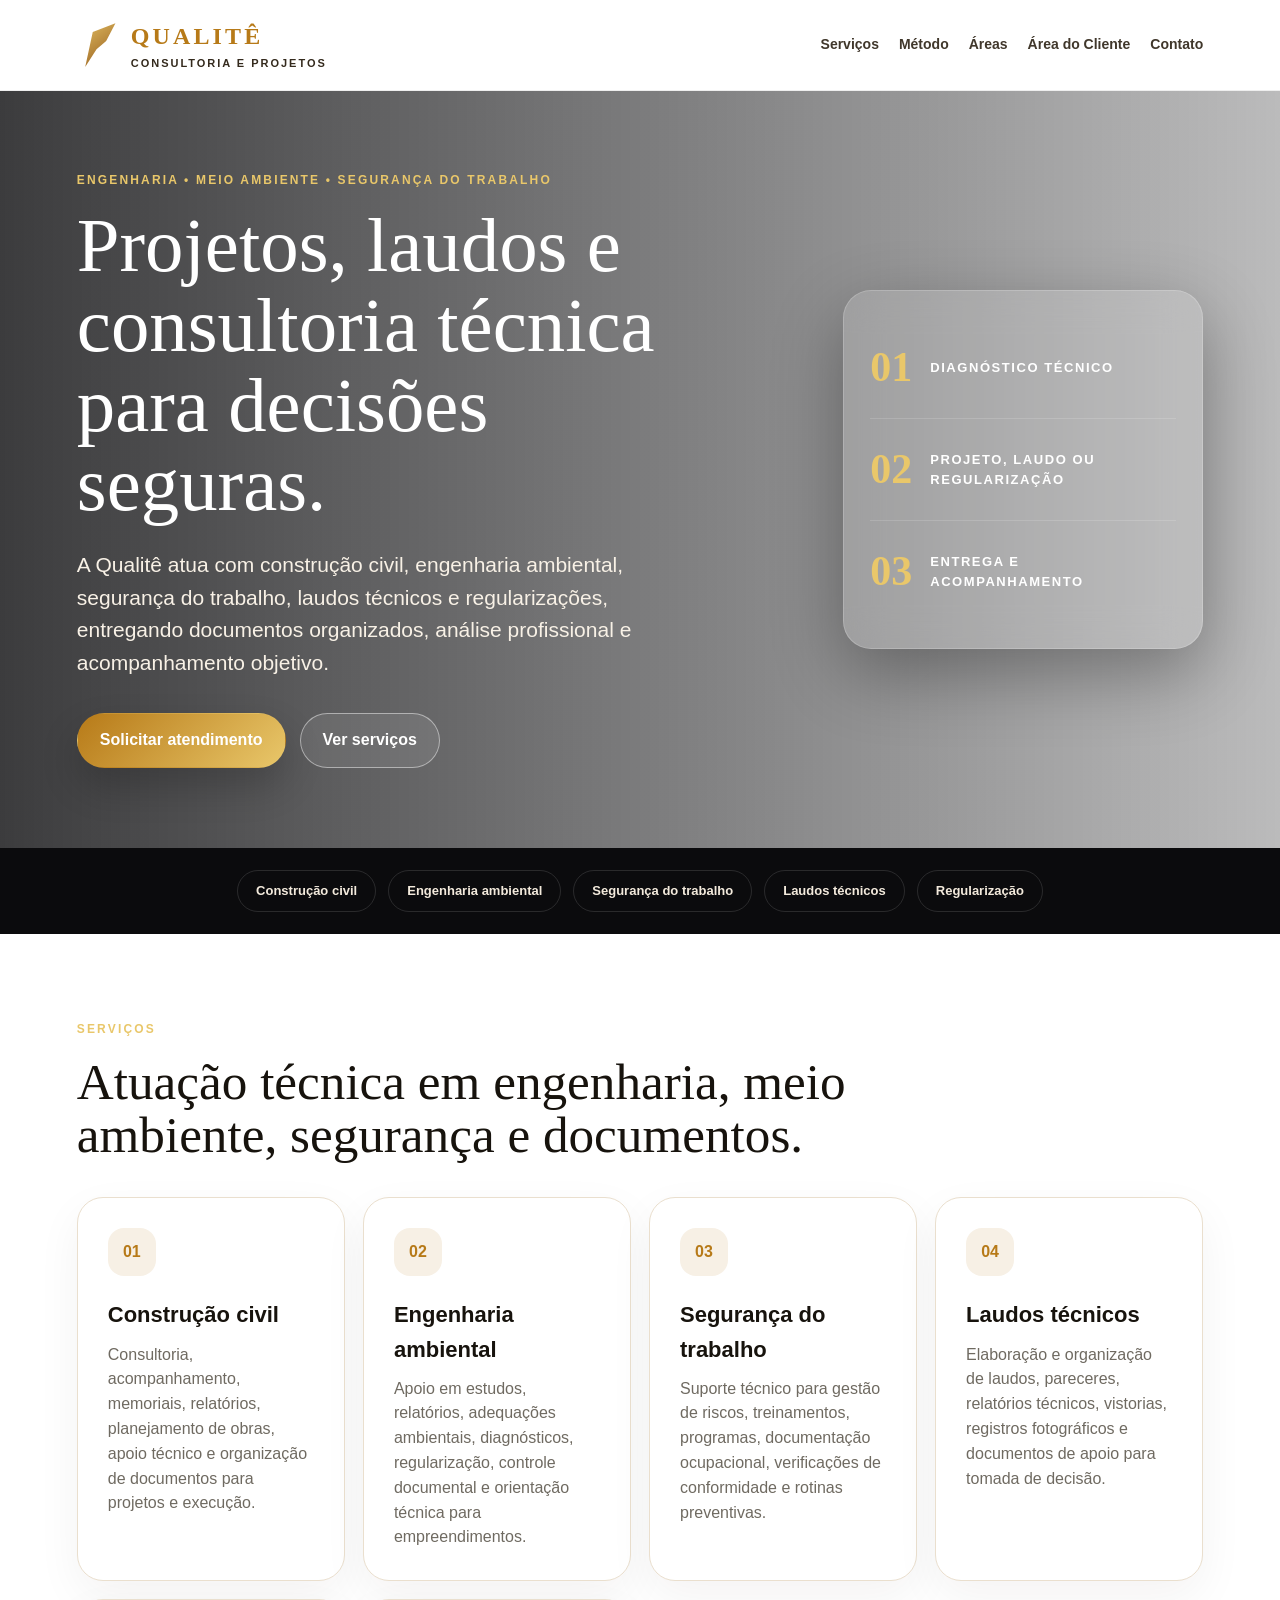
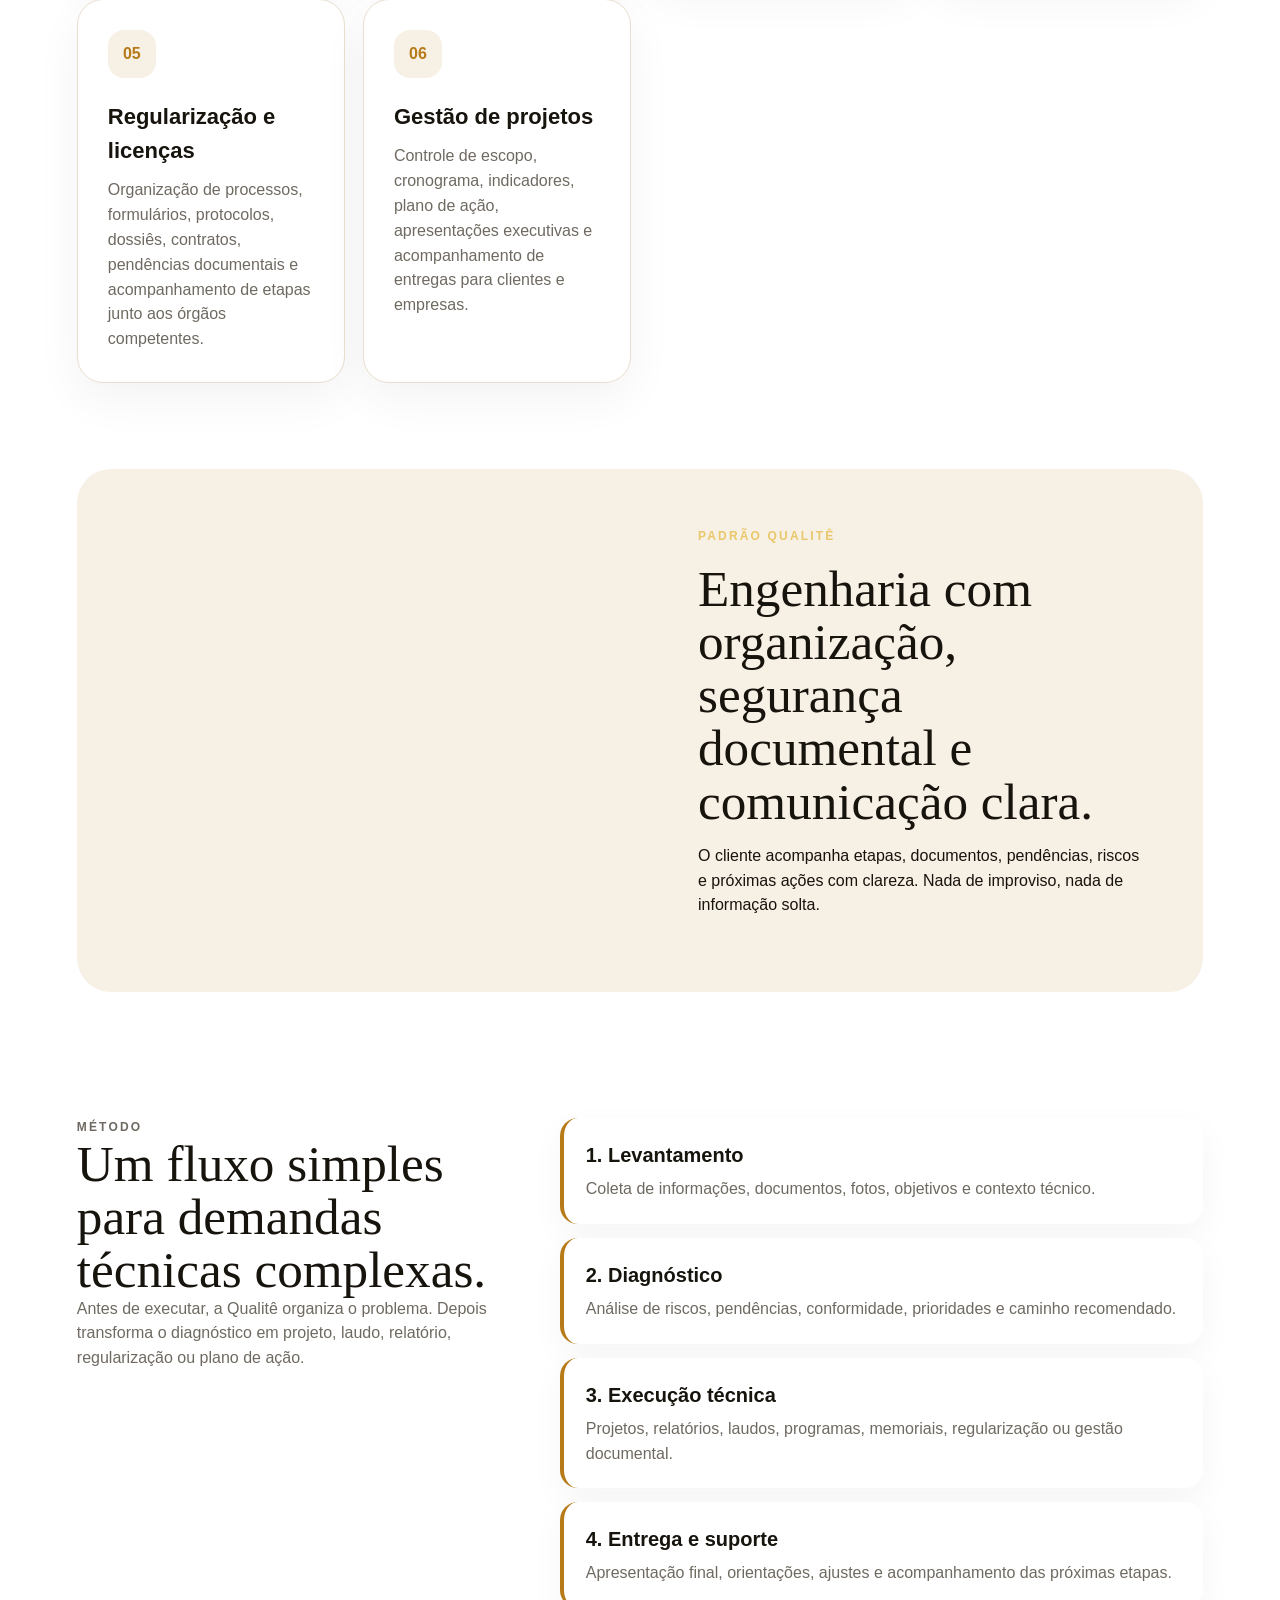
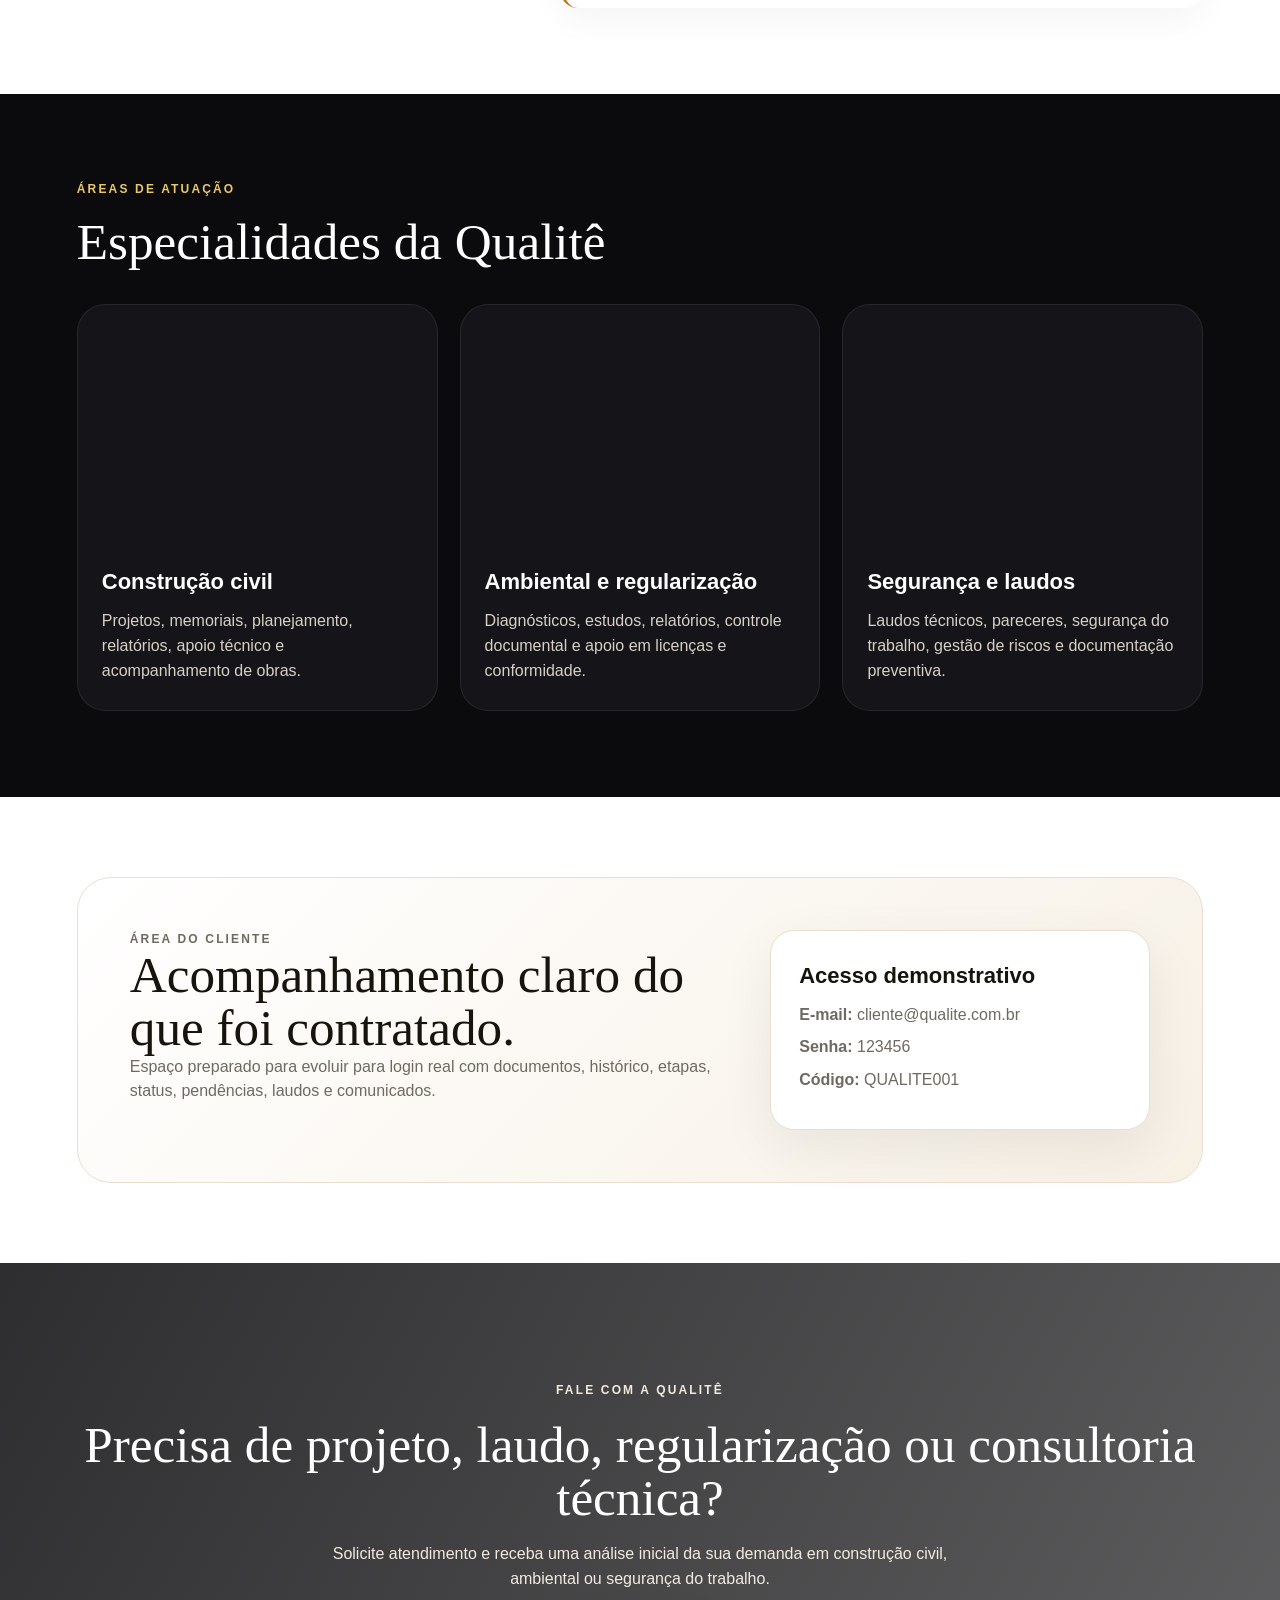
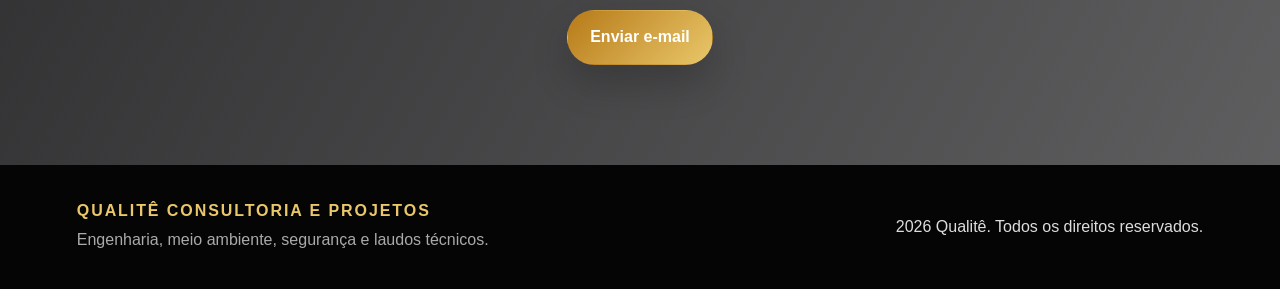
==== commit afde50fe: "Corrige acentuacao e ortografia do site" ====
--- a/public/index.html
+++ b/public/index.html
@@ -3,21 +3,21 @@
 <head>
   <meta charset="utf-8">
   <meta name="viewport" content="width=device-width,initial-scale=1">
-  <meta name="description" content="Qualite Consultoria e Projetos - construcao civil, engenharia ambiental, seguranca do trabalho, laudos, regularizacao e gestao tecnica.">
-  <title>Qualite Consultoria e Projetos</title>
+  <meta name="description" content="Qualitê Consultoria e Projetos - construção civil, engenharia ambiental, segurança do trabalho, laudos, regularização e gestão técnica.">
+  <title>Qualitê Consultoria e Projetos</title>
   <link rel="stylesheet" href="style.css">
 </head>
 <body>
   <header class="top">
-    <a class="brand" href="#inicio" aria-label="Qualite Consultoria e Projetos">
+    <a class="brand" href="#inicio" aria-label="Qualitê Consultoria e Projetos">
       <div class="brand-mark"></div>
-      <div><strong>QUALITE</strong><span>CONSULTORIA E PROJETOS</span></div>
+      <div><strong>QUALITÊ</strong><span>CONSULTORIA E PROJETOS</span></div>
     </a>
     <nav>
-      <a href="#servicos">Servicos</a>
-      <a href="#metodo">Metodo</a>
-      <a href="#projetos">Areas</a>
-      <a href="#cliente">Area do Cliente</a>
+      <a href="#servicos">Serviços</a>
+      <a href="#metodo">Método</a>
+      <a href="#projetos">Áreas</a>
+      <a href="#cliente">Área do Cliente</a>
       <a href="#contato">Contato</a>
     </nav>
   </header>
@@ -25,100 +25,100 @@
   <main id="inicio">
     <section class="hero">
       <div class="hero-text">
-        <p class="eyebrow">ENGENHARIA • MEIO AMBIENTE • SEGURANCA DO TRABALHO</p>
-        <h1>Projetos, laudos e consultoria tecnica para decisoes seguras.</h1>
-        <p class="lead">A Qualite atua com construcao civil, engenharia ambiental, seguranca do trabalho, laudos tecnicos e regularizacoes, entregando documentos organizados, analise profissional e acompanhamento objetivo.</p>
+        <p class="eyebrow">ENGENHARIA • MEIO AMBIENTE • SEGURANÇA DO TRABALHO</p>
+        <h1>Projetos, laudos e consultoria técnica para decisões seguras.</h1>
+        <p class="lead">A Qualitê atua com construção civil, engenharia ambiental, segurança do trabalho, laudos técnicos e regularizações, entregando documentos organizados, análise profissional e acompanhamento objetivo.</p>
         <div class="actions">
           <a class="btn primary" href="#contato">Solicitar atendimento</a>
-          <a class="btn ghost" href="#servicos">Ver servicos</a>
+          <a class="btn ghost" href="#servicos">Ver serviços</a>
         </div>
       </div>
       <div class="hero-card">
-        <div class="metric"><strong>01</strong><span>diagnostico tecnico</span></div>
-        <div class="metric"><strong>02</strong><span>projeto, laudo ou regularizacao</span></div>
+        <div class="metric"><strong>01</strong><span>diagnóstico técnico</span></div>
+        <div class="metric"><strong>02</strong><span>projeto, laudo ou regularização</span></div>
         <div class="metric"><strong>03</strong><span>entrega e acompanhamento</span></div>
       </div>
     </section>
 
     <section class="logos">
-      <span>Construcao civil</span><span>Engenharia ambiental</span><span>Seguranca do trabalho</span><span>Laudos tecnicos</span><span>Regularizacao</span>
+      <span>Construção civil</span><span>Engenharia ambiental</span><span>Segurança do trabalho</span><span>Laudos técnicos</span><span>Regularização</span>
     </section>
 
     <section id="servicos" class="section">
       <div class="section-head">
-        <p class="eyebrow">SERVICOS</p>
-        <h2>Atuacao tecnica em engenharia, meio ambiente, seguranca e documentos.</h2>
+        <p class="eyebrow">SERVIÇOS</p>
+        <h2>Atuação técnica em engenharia, meio ambiente, segurança e documentos.</h2>
       </div>
       <div class="cards">
-        <article class="service"><div class="icon">01</div><h3>Construcao civil</h3><p>Consultoria, acompanhamento, memoriais, relatorios, planejamento de obras, apoio tecnico e organizacao de documentos para projetos e execucao.</p></article>
-        <article class="service"><div class="icon">02</div><h3>Engenharia ambiental</h3><p>Apoio em estudos, relatorios, adequacoes ambientais, diagnosticos, regularizacao, controle documental e orientacao tecnica para empreendimentos.</p></article>
-        <article class="service"><div class="icon">03</div><h3>Seguranca do trabalho</h3><p>Suporte tecnico para gestao de riscos, treinamentos, programas, documentacao ocupacional, verificacoes de conformidade e rotinas preventivas.</p></article>
-        <article class="service"><div class="icon">04</div><h3>Laudos tecnicos</h3><p>Elaboracao e organizacao de laudos, pareceres, relatorios tecnicos, vistorias, registros fotograficos e documentos de apoio para tomada de decisao.</p></article>
-        <article class="service"><div class="icon">05</div><h3>Regularizacao e licencas</h3><p>Organizacao de processos, formularios, protocolos, dossies, contratos, pendencias documentais e acompanhamento de etapas junto aos orgaos competentes.</p></article>
-        <article class="service"><div class="icon">06</div><h3>Gestao de projetos</h3><p>Controle de escopo, cronograma, indicadores, plano de acao, apresentacoes executivas e acompanhamento de entregas para clientes e empresas.</p></article>
+        <article class="service"><div class="icon">01</div><h3>Construção civil</h3><p>Consultoria, acompanhamento, memoriais, relatórios, planejamento de obras, apoio técnico e organização de documentos para projetos e execução.</p></article>
+        <article class="service"><div class="icon">02</div><h3>Engenharia ambiental</h3><p>Apoio em estudos, relatórios, adequações ambientais, diagnósticos, regularização, controle documental e orientação técnica para empreendimentos.</p></article>
+        <article class="service"><div class="icon">03</div><h3>Segurança do trabalho</h3><p>Suporte técnico para gestão de riscos, treinamentos, programas, documentação ocupacional, verificações de conformidade e rotinas preventivas.</p></article>
+        <article class="service"><div class="icon">04</div><h3>Laudos técnicos</h3><p>Elaboração e organização de laudos, pareceres, relatórios técnicos, vistorias, registros fotográficos e documentos de apoio para tomada de decisão.</p></article>
+        <article class="service"><div class="icon">05</div><h3>Regularização e licenças</h3><p>Organização de processos, formulários, protocolos, dossiês, contratos, pendências documentais e acompanhamento de etapas junto aos órgãos competentes.</p></article>
+        <article class="service"><div class="icon">06</div><h3>Gestão de projetos</h3><p>Controle de escopo, cronograma, indicadores, plano de ação, apresentações executivas e acompanhamento de entregas para clientes e empresas.</p></article>
       </div>
     </section>
 
     <section class="image-band">
       <div class="photo photo-one"></div>
       <div class="band-text">
-        <p class="eyebrow">PADRAO QUALITE</p>
-        <h2>Engenharia com organizacao, seguranca documental e comunicacao clara.</h2>
-        <p>O cliente acompanha etapas, documentos, pendencias, riscos e proximas acoes com clareza. Nada de improviso, nada de informacao solta.</p>
+        <p class="eyebrow">PADRÃO QUALITÊ</p>
+        <h2>Engenharia com organização, segurança documental e comunicação clara.</h2>
+        <p>O cliente acompanha etapas, documentos, pendências, riscos e próximas ações com clareza. Nada de improviso, nada de informação solta.</p>
       </div>
     </section>
 
     <section id="metodo" class="section split">
       <div>
-        <p class="eyebrow">METODO</p>
-        <h2>Um fluxo simples para demandas tecnicas complexas.</h2>
-        <p>Antes de executar, a Qualite organiza o problema. Depois transforma o diagnostico em projeto, laudo, relatorio, regularizacao ou plano de acao.</p>
+        <p class="eyebrow">MÉTODO</p>
+        <h2>Um fluxo simples para demandas técnicas complexas.</h2>
+        <p>Antes de executar, a Qualitê organiza o problema. Depois transforma o diagnóstico em projeto, laudo, relatório, regularização ou plano de ação.</p>
       </div>
       <div class="steps">
-        <div><strong>1. Levantamento</strong><span>Coleta de informacoes, documentos, fotos, objetivos e contexto tecnico.</span></div>
-        <div><strong>2. Diagnostico</strong><span>Analise de riscos, pendencias, conformidade, prioridades e caminho recomendado.</span></div>
-        <div><strong>3. Execucao tecnica</strong><span>Projetos, relatorios, laudos, programas, memoriais, regularizacao ou gestao documental.</span></div>
-        <div><strong>4. Entrega e suporte</strong><span>Apresentacao final, orientacoes, ajustes e acompanhamento das proximas etapas.</span></div>
+        <div><strong>1. Levantamento</strong><span>Coleta de informações, documentos, fotos, objetivos e contexto técnico.</span></div>
+        <div><strong>2. Diagnóstico</strong><span>Análise de riscos, pendências, conformidade, prioridades e caminho recomendado.</span></div>
+        <div><strong>3. Execução técnica</strong><span>Projetos, relatórios, laudos, programas, memoriais, regularização ou gestão documental.</span></div>
+        <div><strong>4. Entrega e suporte</strong><span>Apresentação final, orientações, ajustes e acompanhamento das próximas etapas.</span></div>
       </div>
     </section>
 
     <section id="projetos" class="section dark-section">
       <div class="section-head light">
-        <p class="eyebrow">AREAS DE ATUACAO</p>
-        <h2>Especialidades da Qualite</h2>
+        <p class="eyebrow">ÁREAS DE ATUAÇÃO</p>
+        <h2>Especialidades da Qualitê</h2>
       </div>
       <div class="portfolio">
-        <article><div class="thumb thumb-a"></div><h3>Construcao civil</h3><p>Projetos, memoriais, planejamento, relatorios, apoio tecnico e acompanhamento de obras.</p></article>
-        <article><div class="thumb thumb-b"></div><h3>Ambiental e regularizacao</h3><p>Diagnosticos, estudos, relatorios, controle documental e apoio em licencas e conformidade.</p></article>
-        <article><div class="thumb thumb-c"></div><h3>Seguranca e laudos</h3><p>Laudos tecnicos, pareceres, seguranca do trabalho, gestao de riscos e documentacao preventiva.</p></article>
+        <article><div class="thumb thumb-a"></div><h3>Construção civil</h3><p>Projetos, memoriais, planejamento, relatórios, apoio técnico e acompanhamento de obras.</p></article>
+        <article><div class="thumb thumb-b"></div><h3>Ambiental e regularização</h3><p>Diagnósticos, estudos, relatórios, controle documental e apoio em licenças e conformidade.</p></article>
+        <article><div class="thumb thumb-c"></div><h3>Segurança e laudos</h3><p>Laudos técnicos, pareceres, segurança do trabalho, gestão de riscos e documentação preventiva.</p></article>
       </div>
     </section>
 
     <section id="cliente" class="client-area">
       <div>
-        <p class="eyebrow">AREA DO CLIENTE</p>
+        <p class="eyebrow">ÁREA DO CLIENTE</p>
         <h2>Acompanhamento claro do que foi contratado.</h2>
-        <p>Espaco preparado para evoluir para login real com documentos, historico, etapas, status, pendencias, laudos e comunicados.</p>
+        <p>Espaço preparado para evoluir para login real com documentos, histórico, etapas, status, pendências, laudos e comunicados.</p>
       </div>
       <div class="login-box">
         <h3>Acesso demonstrativo</h3>
-        <p><strong>Email:</strong> cliente@qualite.com.br</p>
+        <p><strong>E-mail:</strong> cliente@qualite.com.br</p>
         <p><strong>Senha:</strong> 123456</p>
-        <p><strong>Codigo:</strong> QUALITE001</p>
+        <p><strong>Código:</strong> QUALITE001</p>
       </div>
     </section>
 
     <section id="contato" class="cta">
-      <p class="eyebrow">FALE COM A QUALITE</p>
-      <h2>Precisa de projeto, laudo, regularizacao ou consultoria tecnica?</h2>
-      <p>Solicite atendimento e receba uma analise inicial da sua demanda em construcao civil, ambiental ou seguranca do trabalho.</p>
-      <a class="btn primary" href="mailto:contato@qualite.com.br">Enviar email</a>
+      <p class="eyebrow">FALE COM A QUALITÊ</p>
+      <h2>Precisa de projeto, laudo, regularização ou consultoria técnica?</h2>
+      <p>Solicite atendimento e receba uma análise inicial da sua demanda em construção civil, ambiental ou segurança do trabalho.</p>
+      <a class="btn primary" href="mailto:contato@qualite.com.br">Enviar e-mail</a>
     </section>
   </main>
 
   <footer>
-    <div><strong>QUALITE CONSULTORIA E PROJETOS</strong><span>Engenharia, meio ambiente, seguranca e laudos tecnicos.</span></div>
-    <p>2026 Qualite. Todos os direitos reservados.</p>
+    <div><strong>QUALITÊ CONSULTORIA E PROJETOS</strong><span>Engenharia, meio ambiente, segurança e laudos técnicos.</span></div>
+    <p>2026 Qualitê. Todos os direitos reservados.</p>
   </footer>
 </body>
 </html>
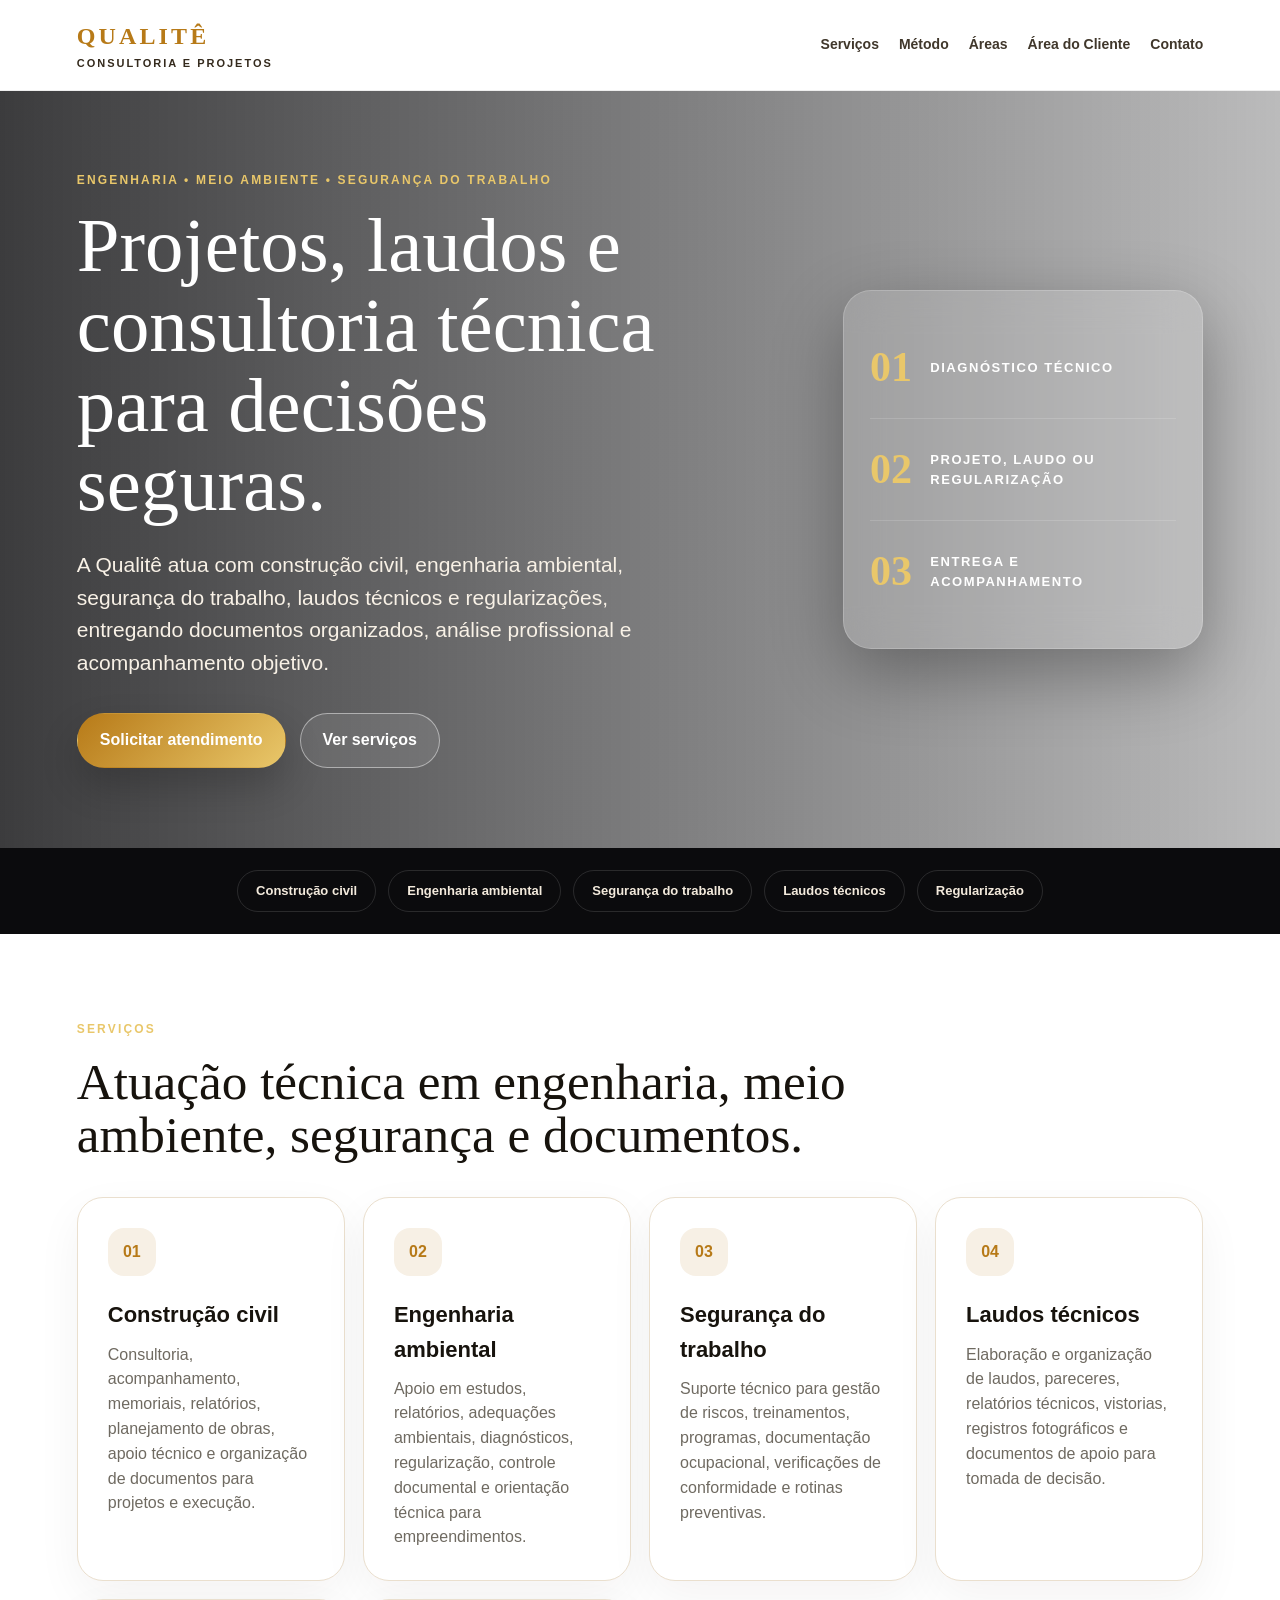
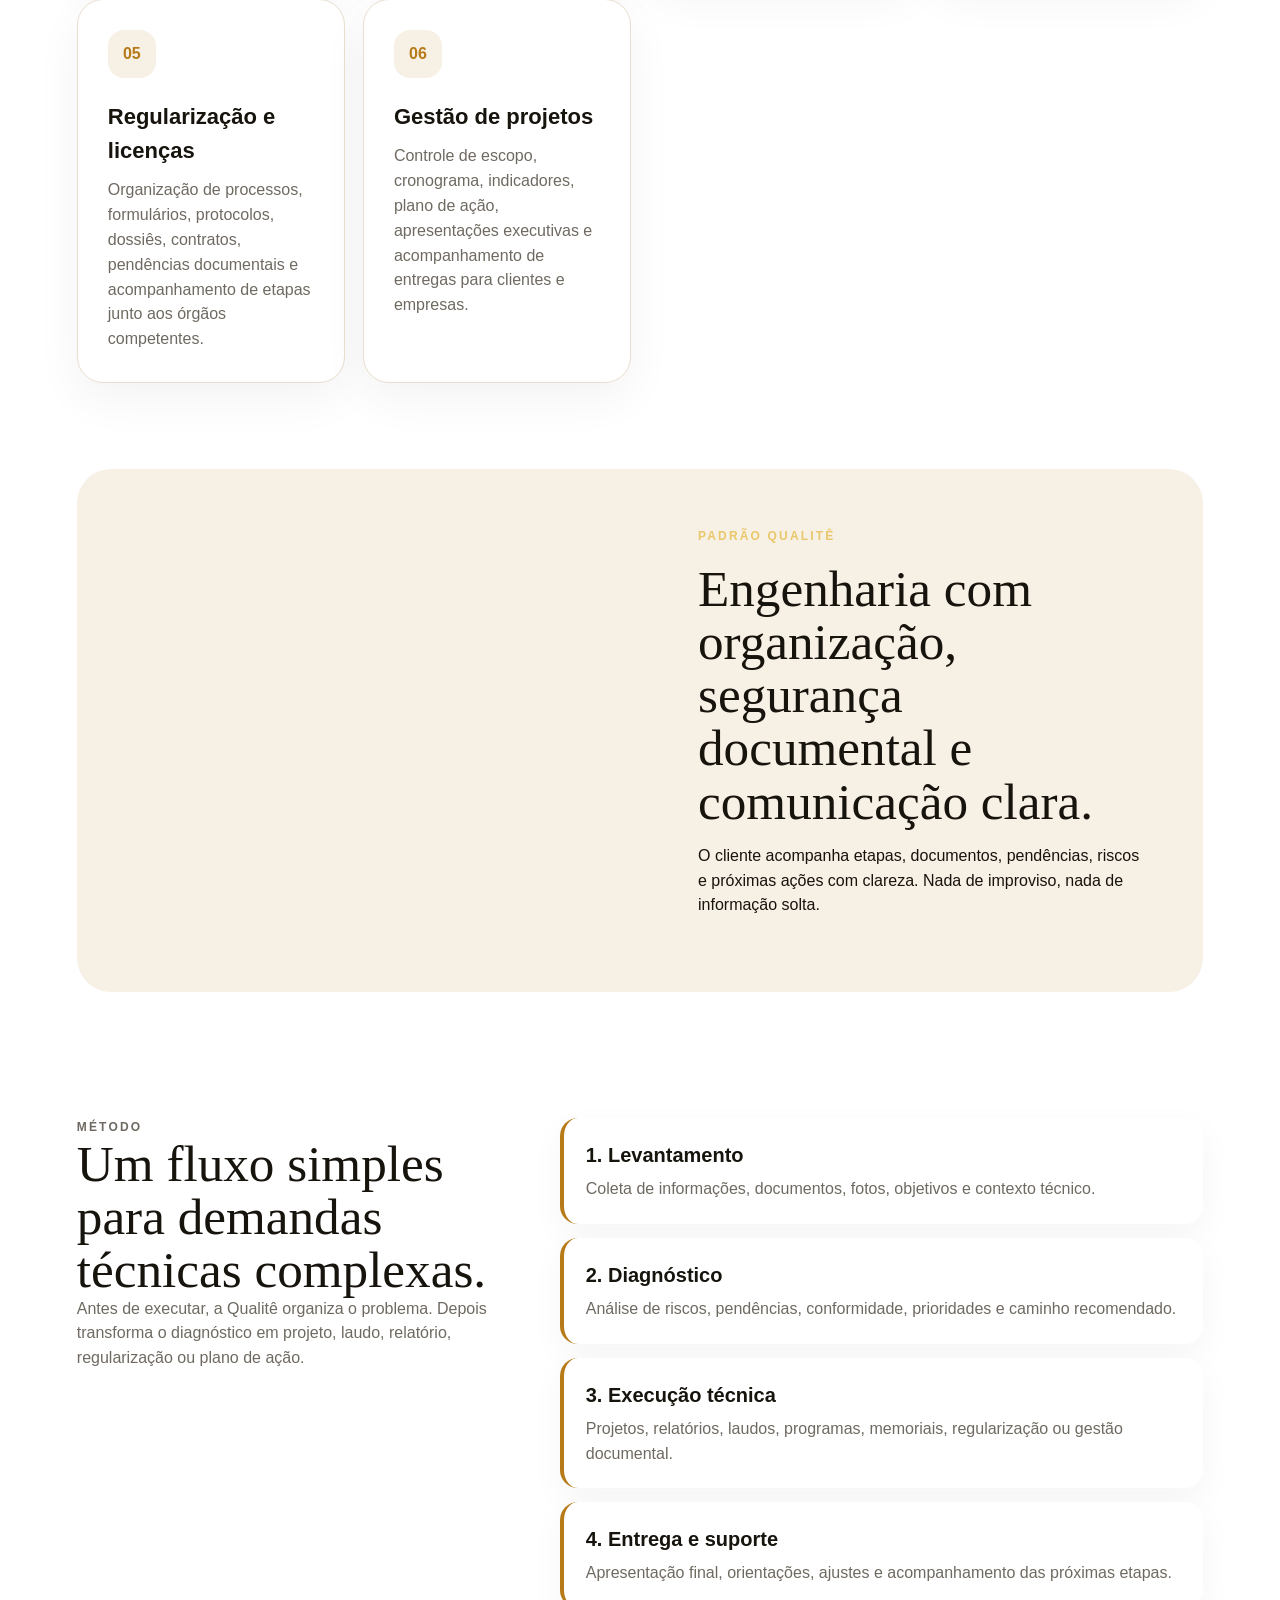
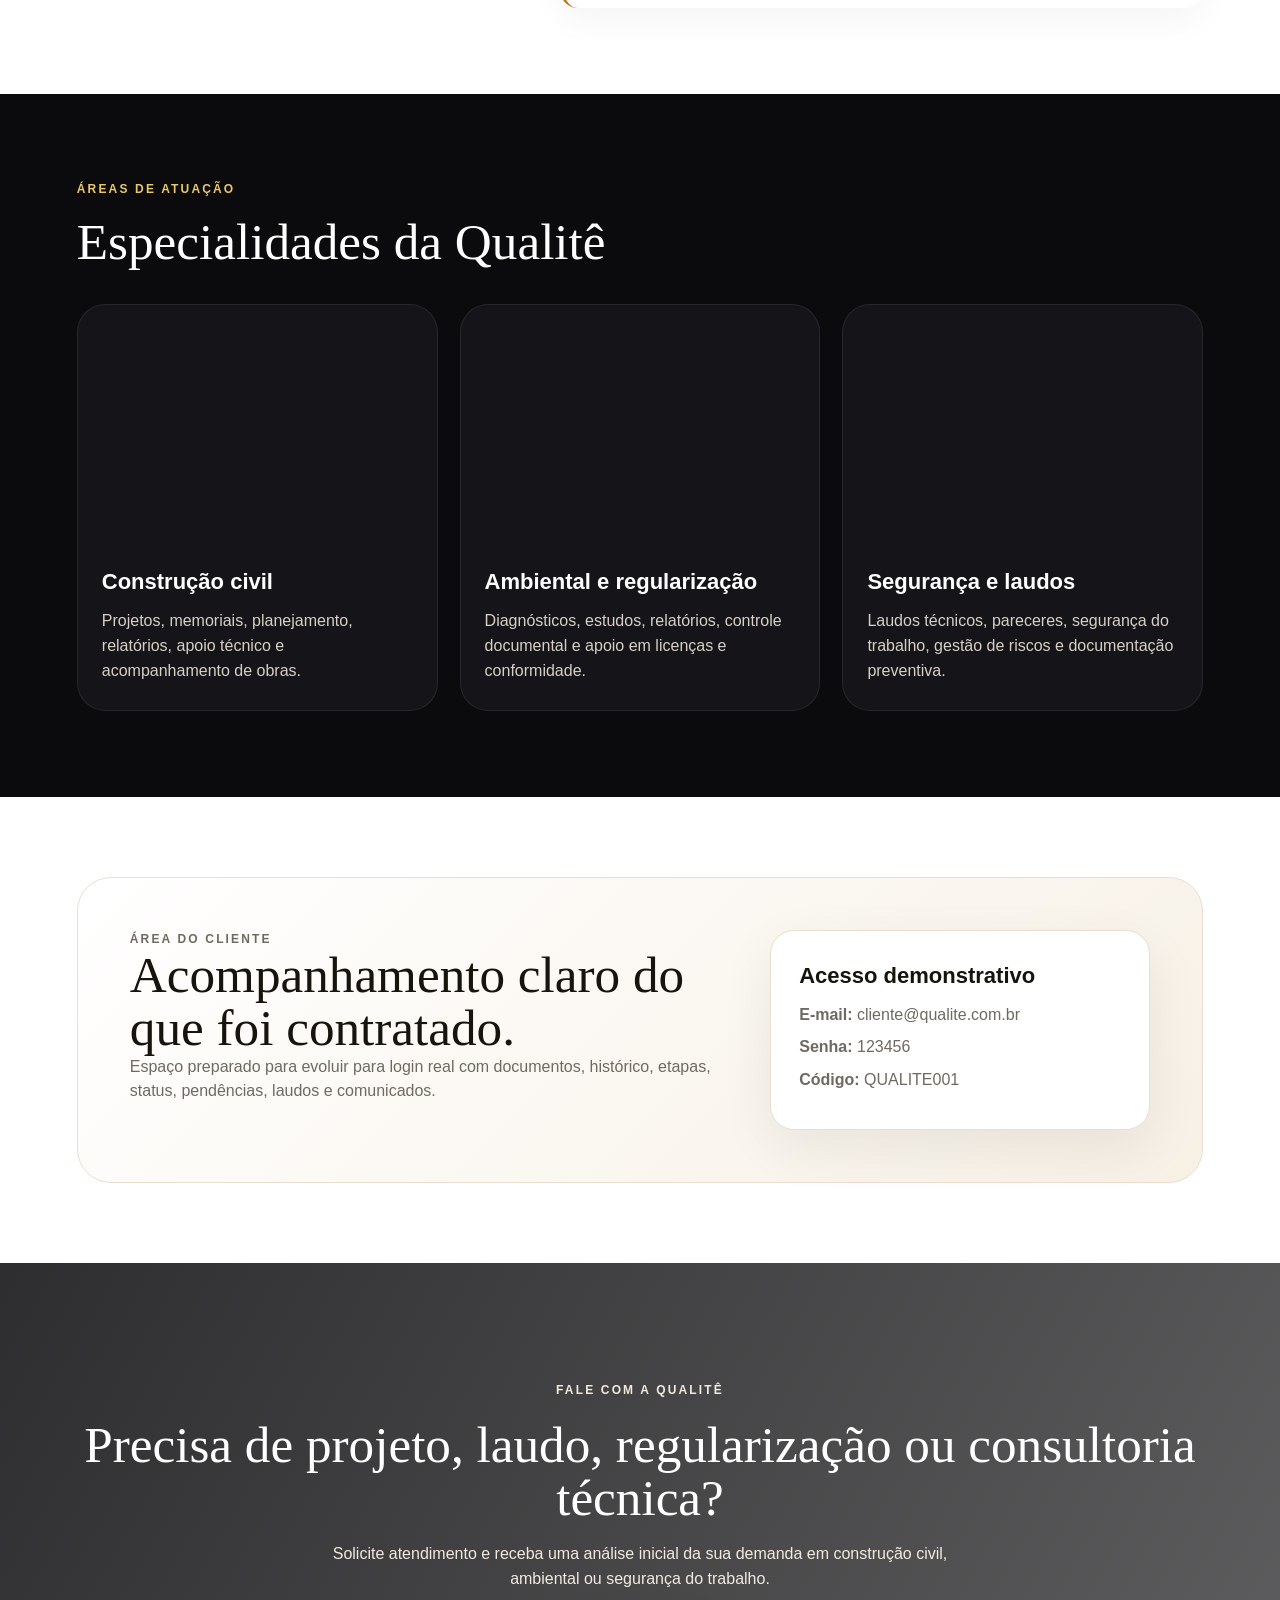
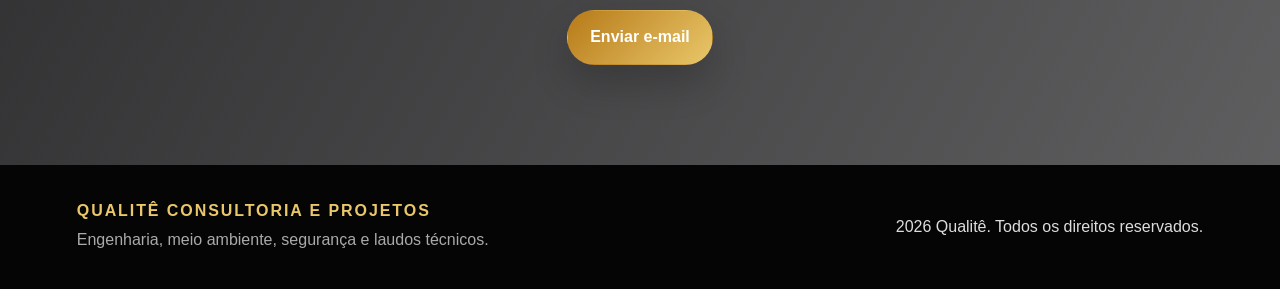
==== commit 69593b54: "Remove folha desconfigurada do cabecalho" ====
--- a/public/index.html
+++ b/public/index.html
@@ -10,7 +10,6 @@
 <body>
   <header class="top">
     <a class="brand" href="#inicio" aria-label="Qualitê Consultoria e Projetos">
-      <div class="brand-mark"></div>
       <div><strong>QUALITÊ</strong><span>CONSULTORIA E PROJETOS</span></div>
     </a>
     <nav>
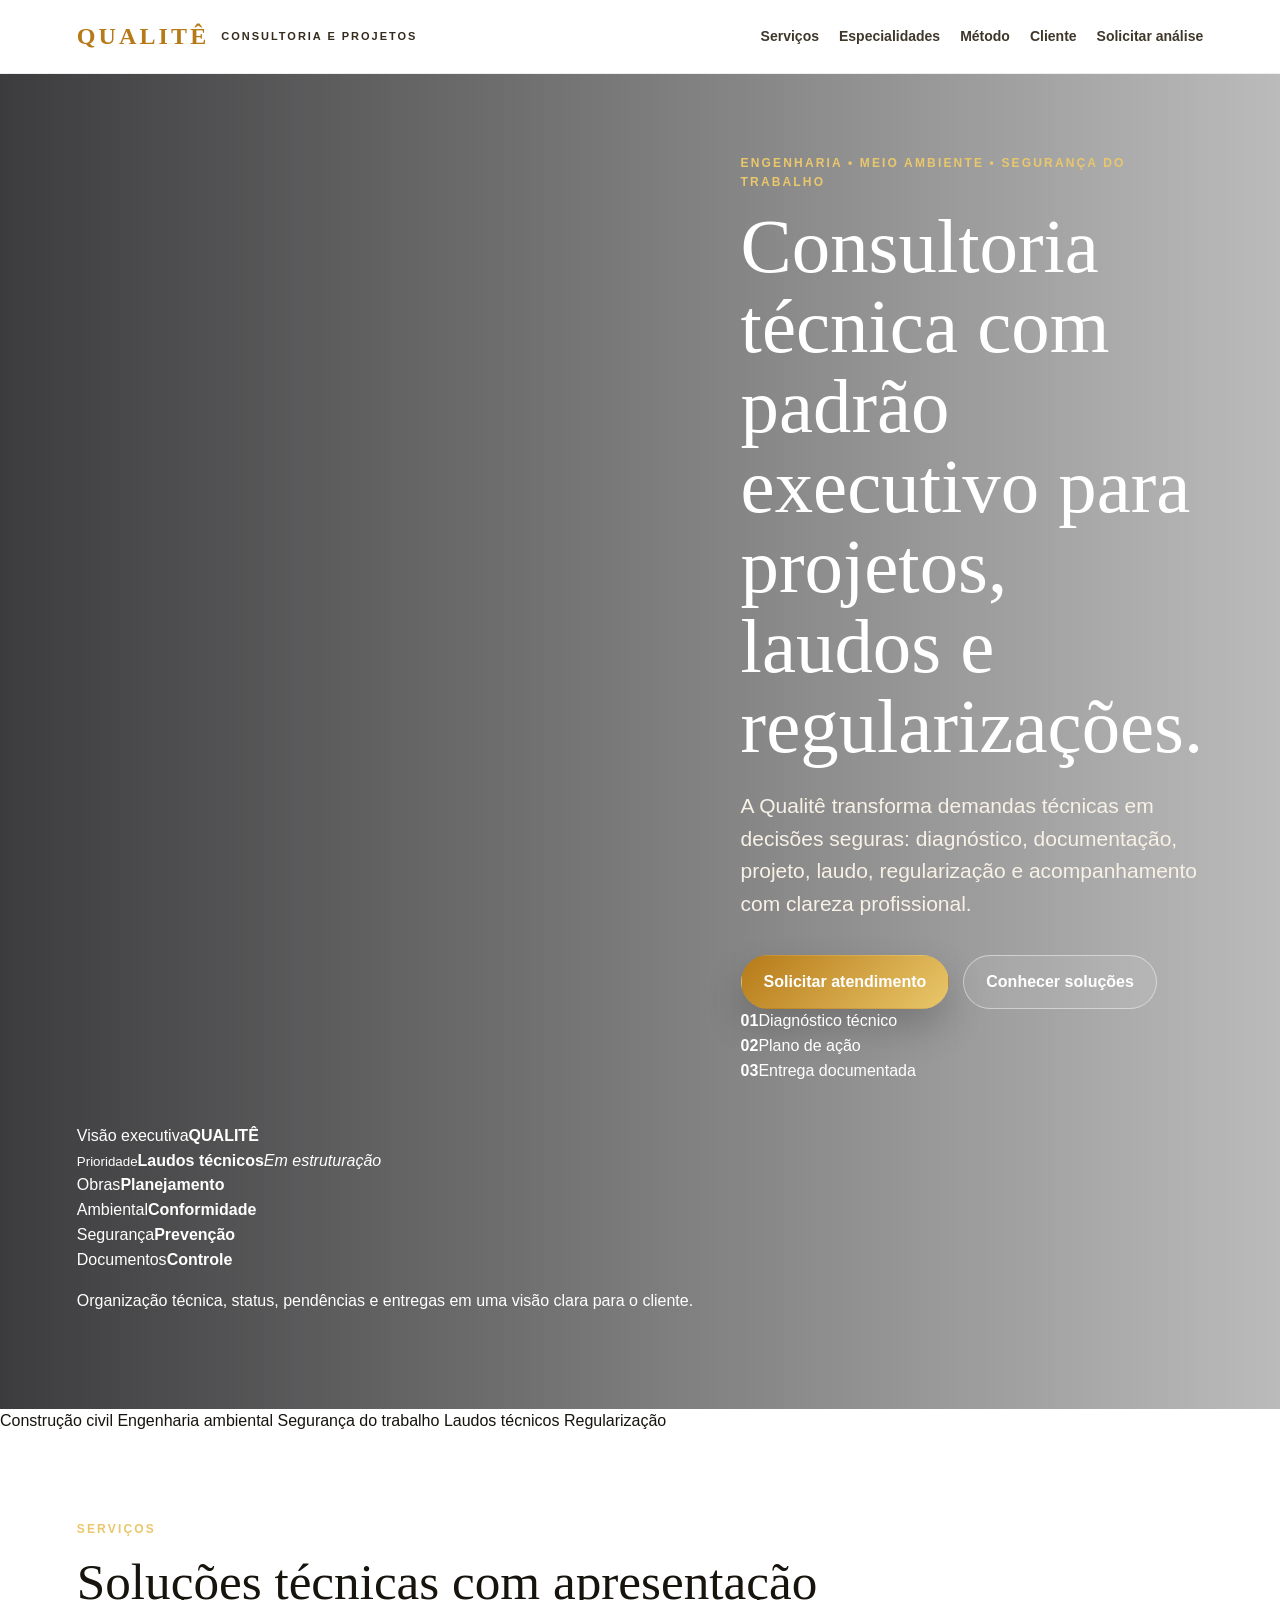
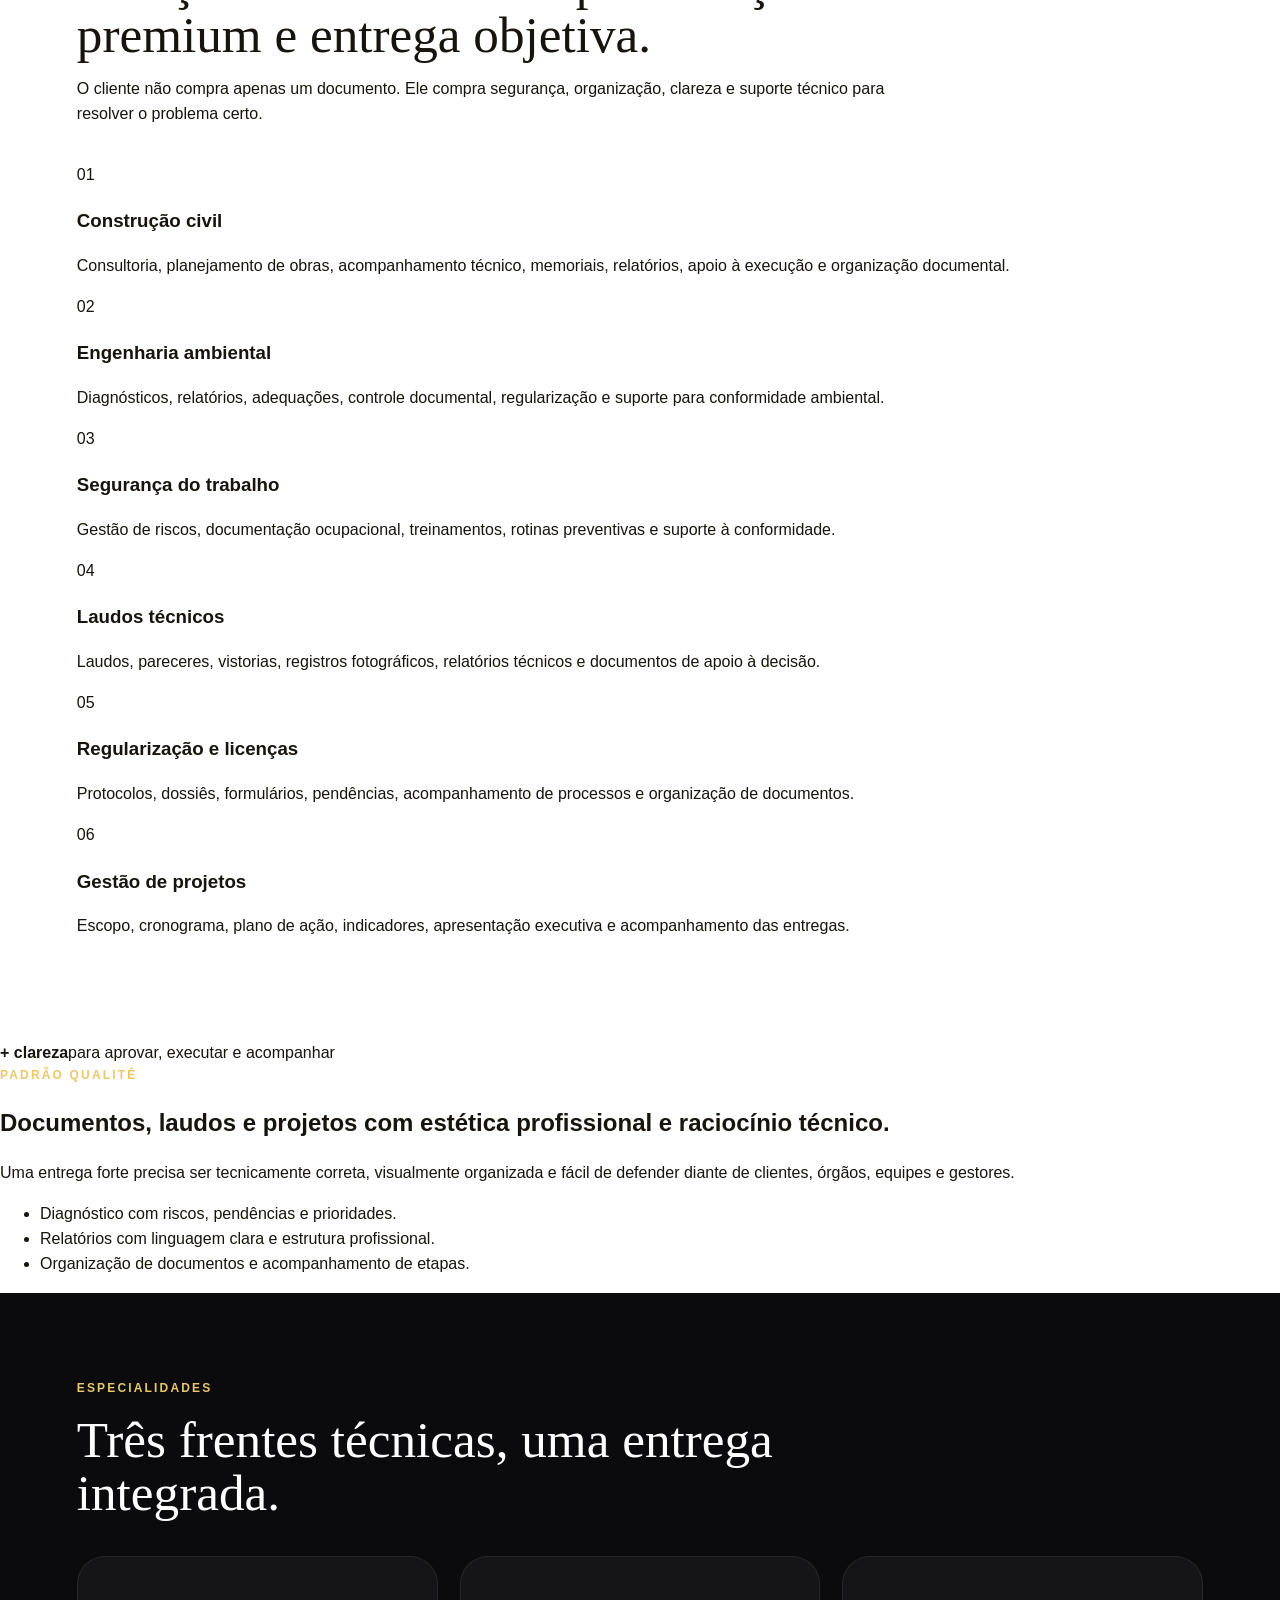
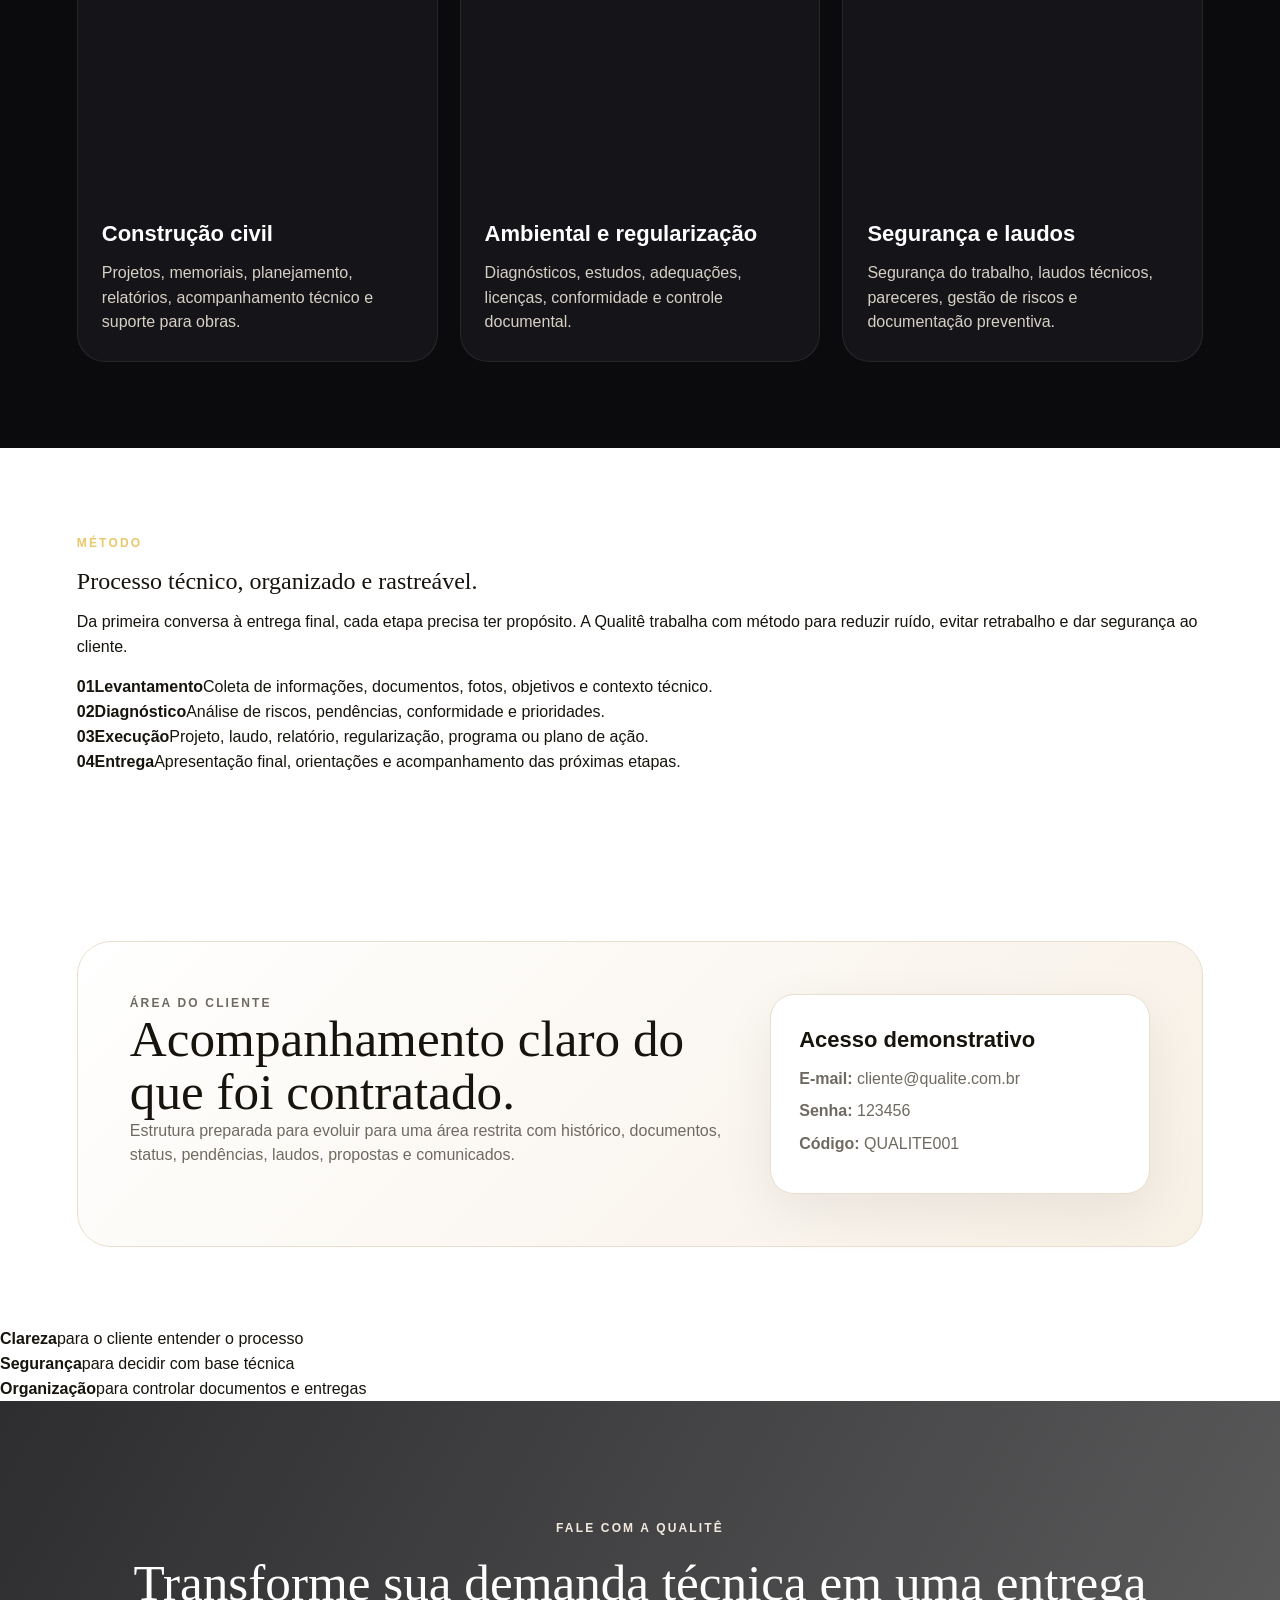
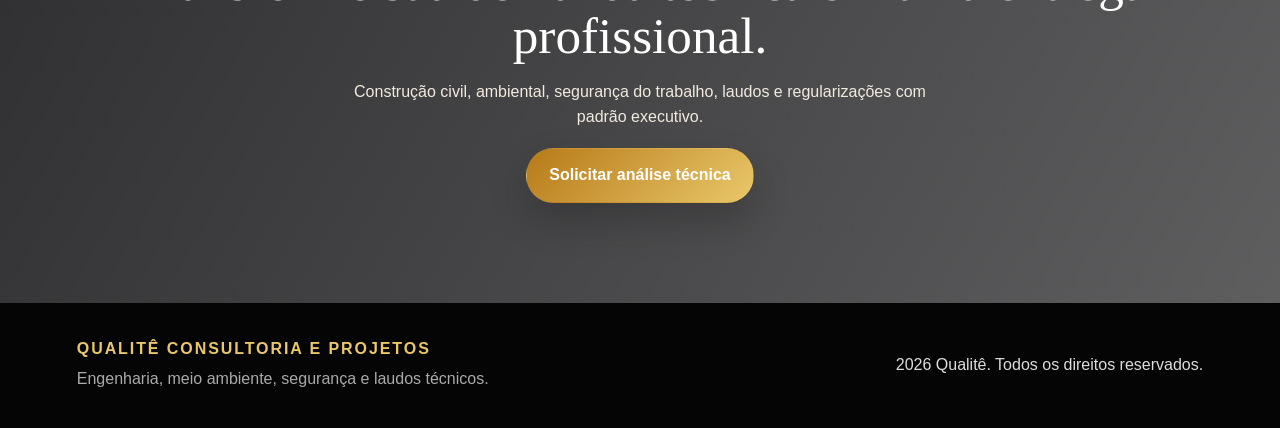
==== commit 2b6cd5da: "Eleva site para versao premium" ====
--- a/public/index.html
+++ b/public/index.html
@@ -3,101 +3,129 @@
 <head>
   <meta charset="utf-8">
   <meta name="viewport" content="width=device-width,initial-scale=1">
-  <meta name="description" content="Qualitê Consultoria e Projetos - construção civil, engenharia ambiental, segurança do trabalho, laudos, regularização e gestão técnica.">
+  <meta name="description" content="Qualitê Consultoria e Projetos - construção civil, engenharia ambiental, segurança do trabalho, laudos técnicos, regularização e gestão técnica.">
   <title>Qualitê Consultoria e Projetos</title>
+  <link rel="preconnect" href="https://images.unsplash.com">
   <link rel="stylesheet" href="style.css">
 </head>
 <body>
   <header class="top">
     <a class="brand" href="#inicio" aria-label="Qualitê Consultoria e Projetos">
-      <div><strong>QUALITÊ</strong><span>CONSULTORIA E PROJETOS</span></div>
+      <strong>QUALITÊ</strong>
+      <span>CONSULTORIA E PROJETOS</span>
     </a>
     <nav>
       <a href="#servicos">Serviços</a>
+      <a href="#especialidades">Especialidades</a>
       <a href="#metodo">Método</a>
-      <a href="#projetos">Áreas</a>
-      <a href="#cliente">Área do Cliente</a>
-      <a href="#contato">Contato</a>
+      <a href="#cliente">Cliente</a>
+      <a class="nav-cta" href="#contato">Solicitar análise</a>
     </nav>
   </header>
 
   <main id="inicio">
-    <section class="hero">
-      <div class="hero-text">
+    <section class="hero premium-hero">
+      <div class="hero-bg"></div>
+      <div class="hero-copy">
         <p class="eyebrow">ENGENHARIA • MEIO AMBIENTE • SEGURANÇA DO TRABALHO</p>
-        <h1>Projetos, laudos e consultoria técnica para decisões seguras.</h1>
-        <p class="lead">A Qualitê atua com construção civil, engenharia ambiental, segurança do trabalho, laudos técnicos e regularizações, entregando documentos organizados, análise profissional e acompanhamento objetivo.</p>
+        <h1>Consultoria técnica com padrão executivo para projetos, laudos e regularizações.</h1>
+        <p class="lead">A Qualitê transforma demandas técnicas em decisões seguras: diagnóstico, documentação, projeto, laudo, regularização e acompanhamento com clareza profissional.</p>
         <div class="actions">
           <a class="btn primary" href="#contato">Solicitar atendimento</a>
-          <a class="btn ghost" href="#servicos">Ver serviços</a>
+          <a class="btn ghost" href="#servicos">Conhecer soluções</a>
+        </div>
+        <div class="trust-row">
+          <div><strong>01</strong><span>Diagnóstico técnico</span></div>
+          <div><strong>02</strong><span>Plano de ação</span></div>
+          <div><strong>03</strong><span>Entrega documentada</span></div>
         </div>
       </div>
-      <div class="hero-card">
-        <div class="metric"><strong>01</strong><span>diagnóstico técnico</span></div>
-        <div class="metric"><strong>02</strong><span>projeto, laudo ou regularização</span></div>
-        <div class="metric"><strong>03</strong><span>entrega e acompanhamento</span></div>
+      <aside class="executive-panel" aria-label="Painel de serviços Qualitê">
+        <div class="panel-top"><span>Visão executiva</span><b>QUALITÊ</b></div>
+        <div class="status-card active"><small>Prioridade</small><strong>Laudos técnicos</strong><em>Em estruturação</em></div>
+        <div class="status-grid">
+          <div><span>Obras</span><strong>Planejamento</strong></div>
+          <div><span>Ambiental</span><strong>Conformidade</strong></div>
+          <div><span>Segurança</span><strong>Prevenção</strong></div>
+          <div><span>Documentos</span><strong>Controle</strong></div>
+        </div>
+        <div class="progress"><span></span></div>
+        <p>Organização técnica, status, pendências e entregas em uma visão clara para o cliente.</p>
+      </aside>
+    </section>
+
+    <section class="signature-strip">
+      <span>Construção civil</span>
+      <span>Engenharia ambiental</span>
+      <span>Segurança do trabalho</span>
+      <span>Laudos técnicos</span>
+      <span>Regularização</span>
+    </section>
+
+    <section id="servicos" class="section services-showcase">
+      <div class="section-head centered">
+        <p class="eyebrow">SERVIÇOS</p>
+        <h2>Soluções técnicas com apresentação premium e entrega objetiva.</h2>
+        <p>O cliente não compra apenas um documento. Ele compra segurança, organização, clareza e suporte técnico para resolver o problema certo.</p>
+      </div>
+      <div class="service-grid">
+        <article class="service-card large"><span>01</span><h3>Construção civil</h3><p>Consultoria, planejamento de obras, acompanhamento técnico, memoriais, relatórios, apoio à execução e organização documental.</p></article>
+        <article class="service-card"><span>02</span><h3>Engenharia ambiental</h3><p>Diagnósticos, relatórios, adequações, controle documental, regularização e suporte para conformidade ambiental.</p></article>
+        <article class="service-card"><span>03</span><h3>Segurança do trabalho</h3><p>Gestão de riscos, documentação ocupacional, treinamentos, rotinas preventivas e suporte à conformidade.</p></article>
+        <article class="service-card"><span>04</span><h3>Laudos técnicos</h3><p>Laudos, pareceres, vistorias, registros fotográficos, relatórios técnicos e documentos de apoio à decisão.</p></article>
+        <article class="service-card"><span>05</span><h3>Regularização e licenças</h3><p>Protocolos, dossiês, formulários, pendências, acompanhamento de processos e organização de documentos.</p></article>
+        <article class="service-card accent"><span>06</span><h3>Gestão de projetos</h3><p>Escopo, cronograma, plano de ação, indicadores, apresentação executiva e acompanhamento das entregas.</p></article>
       </div>
     </section>
 
-    <section class="logos">
-      <span>Construção civil</span><span>Engenharia ambiental</span><span>Segurança do trabalho</span><span>Laudos técnicos</span><span>Regularização</span>
-    </section>
-
-    <section id="servicos" class="section">
-      <div class="section-head">
-        <p class="eyebrow">SERVIÇOS</p>
-        <h2>Atuação técnica em engenharia, meio ambiente, segurança e documentos.</h2>
+    <section class="visual-section">
+      <div class="photo-stack">
+        <div class="photo-card main-photo"></div>
+        <div class="floating-note"><strong>+ clareza</strong><span>para aprovar, executar e acompanhar</span></div>
       </div>
-      <div class="cards">
-        <article class="service"><div class="icon">01</div><h3>Construção civil</h3><p>Consultoria, acompanhamento, memoriais, relatórios, planejamento de obras, apoio técnico e organização de documentos para projetos e execução.</p></article>
-        <article class="service"><div class="icon">02</div><h3>Engenharia ambiental</h3><p>Apoio em estudos, relatórios, adequações ambientais, diagnósticos, regularização, controle documental e orientação técnica para empreendimentos.</p></article>
-        <article class="service"><div class="icon">03</div><h3>Segurança do trabalho</h3><p>Suporte técnico para gestão de riscos, treinamentos, programas, documentação ocupacional, verificações de conformidade e rotinas preventivas.</p></article>
-        <article class="service"><div class="icon">04</div><h3>Laudos técnicos</h3><p>Elaboração e organização de laudos, pareceres, relatórios técnicos, vistorias, registros fotográficos e documentos de apoio para tomada de decisão.</p></article>
-        <article class="service"><div class="icon">05</div><h3>Regularização e licenças</h3><p>Organização de processos, formulários, protocolos, dossiês, contratos, pendências documentais e acompanhamento de etapas junto aos órgãos competentes.</p></article>
-        <article class="service"><div class="icon">06</div><h3>Gestão de projetos</h3><p>Controle de escopo, cronograma, indicadores, plano de ação, apresentações executivas e acompanhamento de entregas para clientes e empresas.</p></article>
+      <div class="visual-copy">
+        <p class="eyebrow">PADRÃO QUALITÊ</p>
+        <h2>Documentos, laudos e projetos com estética profissional e raciocínio técnico.</h2>
+        <p>Uma entrega forte precisa ser tecnicamente correta, visualmente organizada e fácil de defender diante de clientes, órgãos, equipes e gestores.</p>
+        <ul class="check-list">
+          <li>Diagnóstico com riscos, pendências e prioridades.</li>
+          <li>Relatórios com linguagem clara e estrutura profissional.</li>
+          <li>Organização de documentos e acompanhamento de etapas.</li>
+        </ul>
       </div>
     </section>
 
-    <section class="image-band">
-      <div class="photo photo-one"></div>
-      <div class="band-text">
-        <p class="eyebrow">PADRÃO QUALITÊ</p>
-        <h2>Engenharia com organização, segurança documental e comunicação clara.</h2>
-        <p>O cliente acompanha etapas, documentos, pendências, riscos e próximas ações com clareza. Nada de improviso, nada de informação solta.</p>
+    <section id="especialidades" class="section dark-section">
+      <div class="section-head light centered">
+        <p class="eyebrow">ESPECIALIDADES</p>
+        <h2>Três frentes técnicas, uma entrega integrada.</h2>
+      </div>
+      <div class="portfolio premium-cards">
+        <article><div class="thumb civil"></div><h3>Construção civil</h3><p>Projetos, memoriais, planejamento, relatórios, acompanhamento técnico e suporte para obras.</p></article>
+        <article><div class="thumb ambiental"></div><h3>Ambiental e regularização</h3><p>Diagnósticos, estudos, adequações, licenças, conformidade e controle documental.</p></article>
+        <article><div class="thumb seguranca"></div><h3>Segurança e laudos</h3><p>Segurança do trabalho, laudos técnicos, pareceres, gestão de riscos e documentação preventiva.</p></article>
       </div>
     </section>
 
-    <section id="metodo" class="section split">
-      <div>
+    <section id="metodo" class="section method-section">
+      <div class="method-copy">
         <p class="eyebrow">MÉTODO</p>
-        <h2>Um fluxo simples para demandas técnicas complexas.</h2>
-        <p>Antes de executar, a Qualitê organiza o problema. Depois transforma o diagnóstico em projeto, laudo, relatório, regularização ou plano de ação.</p>
+        <h2>Processo técnico, organizado e rastreável.</h2>
+        <p>Da primeira conversa à entrega final, cada etapa precisa ter propósito. A Qualitê trabalha com método para reduzir ruído, evitar retrabalho e dar segurança ao cliente.</p>
       </div>
-      <div class="steps">
-        <div><strong>1. Levantamento</strong><span>Coleta de informações, documentos, fotos, objetivos e contexto técnico.</span></div>
-        <div><strong>2. Diagnóstico</strong><span>Análise de riscos, pendências, conformidade, prioridades e caminho recomendado.</span></div>
-        <div><strong>3. Execução técnica</strong><span>Projetos, relatórios, laudos, programas, memoriais, regularização ou gestão documental.</span></div>
-        <div><strong>4. Entrega e suporte</strong><span>Apresentação final, orientações, ajustes e acompanhamento das próximas etapas.</span></div>
+      <div class="timeline">
+        <div><b>01</b><strong>Levantamento</strong><span>Coleta de informações, documentos, fotos, objetivos e contexto técnico.</span></div>
+        <div><b>02</b><strong>Diagnóstico</strong><span>Análise de riscos, pendências, conformidade e prioridades.</span></div>
+        <div><b>03</b><strong>Execução</strong><span>Projeto, laudo, relatório, regularização, programa ou plano de ação.</span></div>
+        <div><b>04</b><strong>Entrega</strong><span>Apresentação final, orientações e acompanhamento das próximas etapas.</span></div>
       </div>
     </section>
 
-    <section id="projetos" class="section dark-section">
-      <div class="section-head light">
-        <p class="eyebrow">ÁREAS DE ATUAÇÃO</p>
-        <h2>Especialidades da Qualitê</h2>
-      </div>
-      <div class="portfolio">
-        <article><div class="thumb thumb-a"></div><h3>Construção civil</h3><p>Projetos, memoriais, planejamento, relatórios, apoio técnico e acompanhamento de obras.</p></article>
-        <article><div class="thumb thumb-b"></div><h3>Ambiental e regularização</h3><p>Diagnósticos, estudos, relatórios, controle documental e apoio em licenças e conformidade.</p></article>
-        <article><div class="thumb thumb-c"></div><h3>Segurança e laudos</h3><p>Laudos técnicos, pareceres, segurança do trabalho, gestão de riscos e documentação preventiva.</p></article>
-      </div>
-    </section>
-
-    <section id="cliente" class="client-area">
+    <section id="cliente" class="client-area premium-client">
       <div>
         <p class="eyebrow">ÁREA DO CLIENTE</p>
         <h2>Acompanhamento claro do que foi contratado.</h2>
-        <p>Espaço preparado para evoluir para login real com documentos, histórico, etapas, status, pendências, laudos e comunicados.</p>
+        <p>Estrutura preparada para evoluir para uma área restrita com histórico, documentos, status, pendências, laudos, propostas e comunicados.</p>
       </div>
       <div class="login-box">
         <h3>Acesso demonstrativo</h3>
@@ -107,11 +135,17 @@
       </div>
     </section>
 
-    <section id="contato" class="cta">
+    <section class="impact">
+      <div><strong>Clareza</strong><span>para o cliente entender o processo</span></div>
+      <div><strong>Segurança</strong><span>para decidir com base técnica</span></div>
+      <div><strong>Organização</strong><span>para controlar documentos e entregas</span></div>
+    </section>
+
+    <section id="contato" class="cta premium-cta">
       <p class="eyebrow">FALE COM A QUALITÊ</p>
-      <h2>Precisa de projeto, laudo, regularização ou consultoria técnica?</h2>
-      <p>Solicite atendimento e receba uma análise inicial da sua demanda em construção civil, ambiental ou segurança do trabalho.</p>
-      <a class="btn primary" href="mailto:contato@qualite.com.br">Enviar e-mail</a>
+      <h2>Transforme sua demanda técnica em uma entrega profissional.</h2>
+      <p>Construção civil, ambiental, segurança do trabalho, laudos e regularizações com padrão executivo.</p>
+      <a class="btn primary" href="mailto:contato@qualite.com.br">Solicitar análise técnica</a>
     </section>
   </main>
 
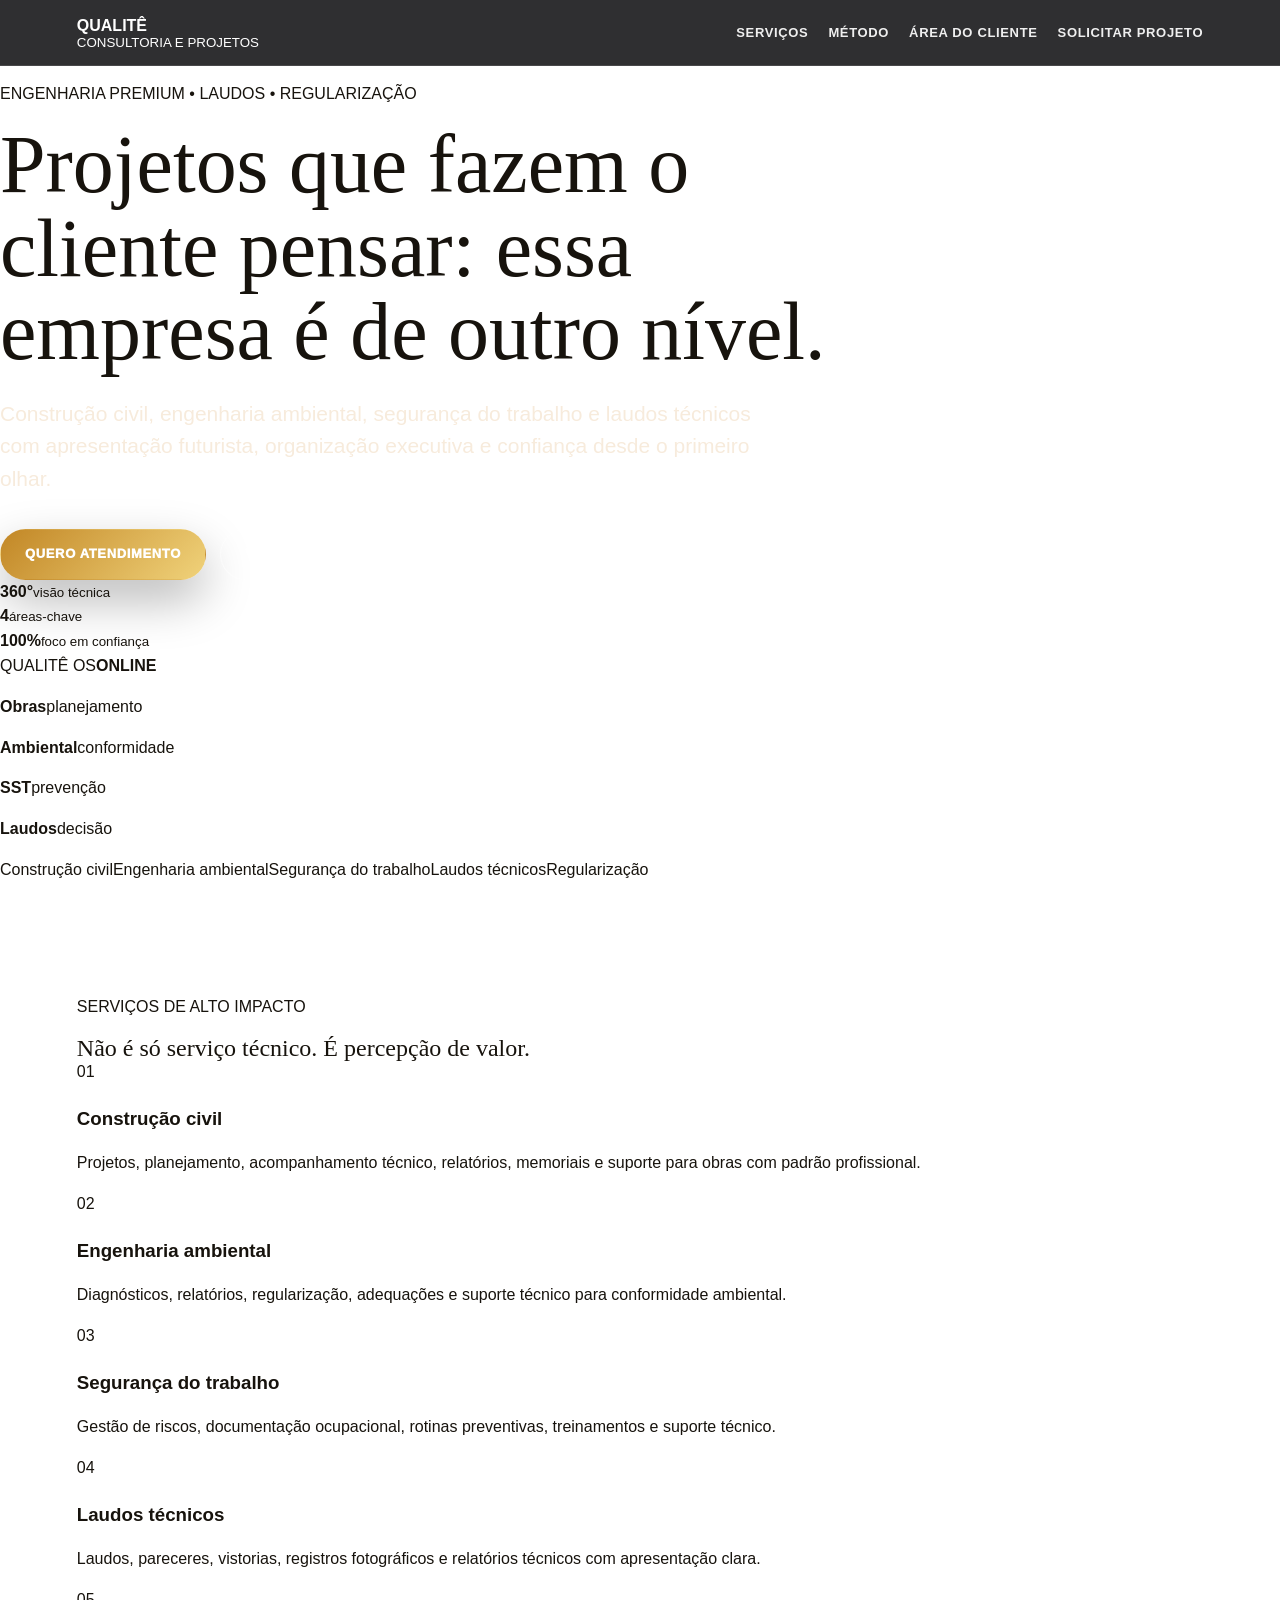
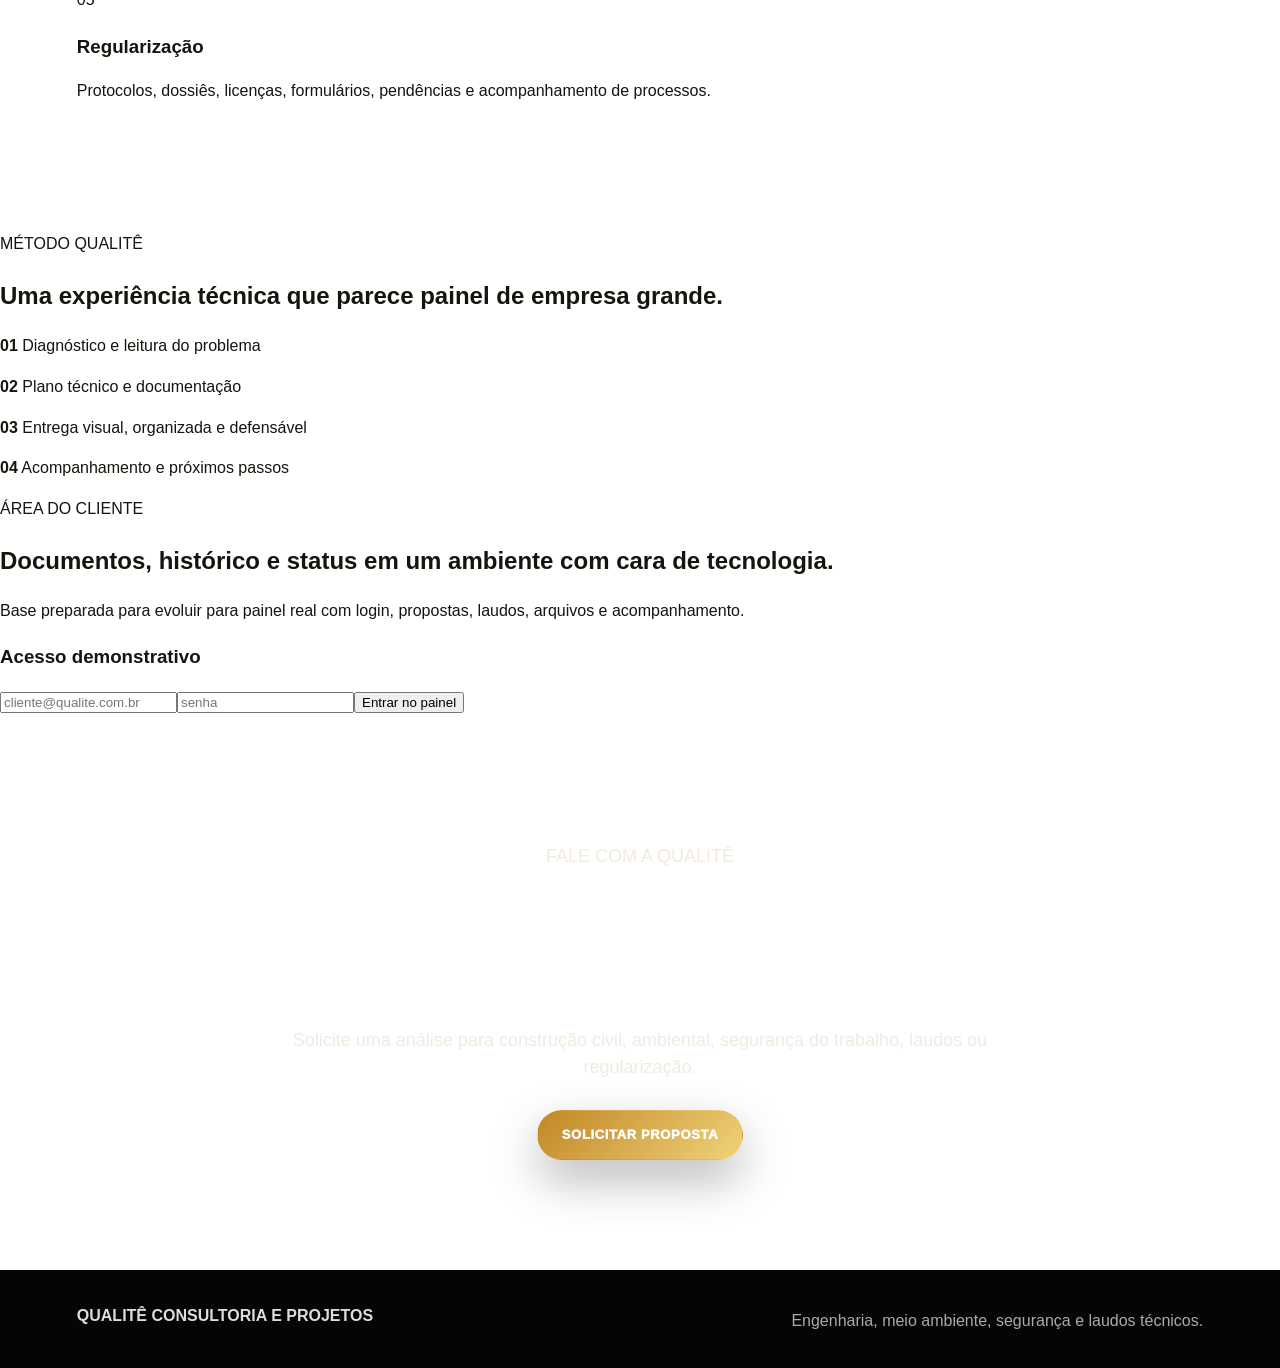
==== commit 941988cf: "Cria homepage futurista cinematografica" ====
--- a/public/index.html
+++ b/public/index.html
@@ -3,155 +3,70 @@
 <head>
   <meta charset="utf-8">
   <meta name="viewport" content="width=device-width,initial-scale=1">
-  <meta name="description" content="Qualitê Consultoria e Projetos - construção civil, engenharia ambiental, segurança do trabalho, laudos técnicos, regularização e gestão técnica.">
+  <meta name="description" content="Qualitê Consultoria e Projetos: construção civil, engenharia ambiental, segurança do trabalho, laudos técnicos e regularização.">
   <title>Qualitê Consultoria e Projetos</title>
   <link rel="preconnect" href="https://images.unsplash.com">
   <link rel="stylesheet" href="style.css">
 </head>
 <body>
+  <div class="noise"></div>
   <header class="top">
-    <a class="brand" href="#inicio" aria-label="Qualitê Consultoria e Projetos">
-      <strong>QUALITÊ</strong>
-      <span>CONSULTORIA E PROJETOS</span>
-    </a>
+    <a class="brand" href="#inicio"><span class="mark"></span><b>QUALITÊ</b><small>CONSULTORIA E PROJETOS</small></a>
     <nav>
       <a href="#servicos">Serviços</a>
-      <a href="#especialidades">Especialidades</a>
       <a href="#metodo">Método</a>
-      <a href="#cliente">Cliente</a>
-      <a class="nav-cta" href="#contato">Solicitar análise</a>
+      <a href="#cliente">Área do Cliente</a>
+      <a class="navbtn" href="#contato">Solicitar projeto</a>
     </nav>
   </header>
 
   <main id="inicio">
-    <section class="hero premium-hero">
-      <div class="hero-bg"></div>
-      <div class="hero-copy">
-        <p class="eyebrow">ENGENHARIA • MEIO AMBIENTE • SEGURANÇA DO TRABALHO</p>
-        <h1>Consultoria técnica com padrão executivo para projetos, laudos e regularizações.</h1>
-        <p class="lead">A Qualitê transforma demandas técnicas em decisões seguras: diagnóstico, documentação, projeto, laudo, regularização e acompanhamento com clareza profissional.</p>
-        <div class="actions">
-          <a class="btn primary" href="#contato">Solicitar atendimento</a>
-          <a class="btn ghost" href="#servicos">Conhecer soluções</a>
-        </div>
-        <div class="trust-row">
-          <div><strong>01</strong><span>Diagnóstico técnico</span></div>
-          <div><strong>02</strong><span>Plano de ação</span></div>
-          <div><strong>03</strong><span>Entrega documentada</span></div>
-        </div>
+    <section class="hero">
+      <div class="orb orb1"></div><div class="orb orb2"></div>
+      <div class="heroText reveal">
+        <p class="tag">ENGENHARIA PREMIUM • LAUDOS • REGULARIZAÇÃO</p>
+        <h1>Projetos que fazem o cliente pensar: <span>essa empresa é de outro nível.</span></h1>
+        <p class="lead">Construção civil, engenharia ambiental, segurança do trabalho e laudos técnicos com apresentação futurista, organização executiva e confiança desde o primeiro olhar.</p>
+        <div class="actions"><a class="btn primary" href="#contato">Quero atendimento</a><a class="btn ghost" href="#servicos">Ver soluções</a></div>
+        <div class="stats"><div><b>360°</b><small>visão técnica</small></div><div><b>4</b><small>áreas-chave</small></div><div><b>100%</b><small>foco em confiança</small></div></div>
       </div>
-      <aside class="executive-panel" aria-label="Painel de serviços Qualitê">
-        <div class="panel-top"><span>Visão executiva</span><b>QUALITÊ</b></div>
-        <div class="status-card active"><small>Prioridade</small><strong>Laudos técnicos</strong><em>Em estruturação</em></div>
-        <div class="status-grid">
-          <div><span>Obras</span><strong>Planejamento</strong></div>
-          <div><span>Ambiental</span><strong>Conformidade</strong></div>
-          <div><span>Segurança</span><strong>Prevenção</strong></div>
-          <div><span>Documentos</span><strong>Controle</strong></div>
-        </div>
-        <div class="progress"><span></span></div>
-        <p>Organização técnica, status, pendências e entregas em uma visão clara para o cliente.</p>
+      <aside class="holo reveal">
+        <div class="hTop"><span>QUALITÊ OS</span><strong>ONLINE</strong></div>
+        <div class="radar"><i></i><i></i><i></i><em></em></div>
+        <div class="hCards"><p><b>Obras</b><span>planejamento</span></p><p><b>Ambiental</b><span>conformidade</span></p><p><b>SST</b><span>prevenção</span></p><p><b>Laudos</b><span>decisão</span></p></div>
       </aside>
     </section>
 
-    <section class="signature-strip">
-      <span>Construção civil</span>
-      <span>Engenharia ambiental</span>
-      <span>Segurança do trabalho</span>
-      <span>Laudos técnicos</span>
-      <span>Regularização</span>
-    </section>
+    <section class="strip"><span>Construção civil</span><span>Engenharia ambiental</span><span>Segurança do trabalho</span><span>Laudos técnicos</span><span>Regularização</span></section>
 
-    <section id="servicos" class="section services-showcase">
-      <div class="section-head centered">
-        <p class="eyebrow">SERVIÇOS</p>
-        <h2>Soluções técnicas com apresentação premium e entrega objetiva.</h2>
-        <p>O cliente não compra apenas um documento. Ele compra segurança, organização, clareza e suporte técnico para resolver o problema certo.</p>
-      </div>
-      <div class="service-grid">
-        <article class="service-card large"><span>01</span><h3>Construção civil</h3><p>Consultoria, planejamento de obras, acompanhamento técnico, memoriais, relatórios, apoio à execução e organização documental.</p></article>
-        <article class="service-card"><span>02</span><h3>Engenharia ambiental</h3><p>Diagnósticos, relatórios, adequações, controle documental, regularização e suporte para conformidade ambiental.</p></article>
-        <article class="service-card"><span>03</span><h3>Segurança do trabalho</h3><p>Gestão de riscos, documentação ocupacional, treinamentos, rotinas preventivas e suporte à conformidade.</p></article>
-        <article class="service-card"><span>04</span><h3>Laudos técnicos</h3><p>Laudos, pareceres, vistorias, registros fotográficos, relatórios técnicos e documentos de apoio à decisão.</p></article>
-        <article class="service-card"><span>05</span><h3>Regularização e licenças</h3><p>Protocolos, dossiês, formulários, pendências, acompanhamento de processos e organização de documentos.</p></article>
-        <article class="service-card accent"><span>06</span><h3>Gestão de projetos</h3><p>Escopo, cronograma, plano de ação, indicadores, apresentação executiva e acompanhamento das entregas.</p></article>
+    <section id="servicos" class="section">
+      <p class="tag center">SERVIÇOS DE ALTO IMPACTO</p>
+      <h2>Não é só serviço técnico. É percepção de valor.</h2>
+      <div class="grid">
+        <article class="card big"><span>01</span><h3>Construção civil</h3><p>Projetos, planejamento, acompanhamento técnico, relatórios, memoriais e suporte para obras com padrão profissional.</p></article>
+        <article class="card"><span>02</span><h3>Engenharia ambiental</h3><p>Diagnósticos, relatórios, regularização, adequações e suporte técnico para conformidade ambiental.</p></article>
+        <article class="card"><span>03</span><h3>Segurança do trabalho</h3><p>Gestão de riscos, documentação ocupacional, rotinas preventivas, treinamentos e suporte técnico.</p></article>
+        <article class="card"><span>04</span><h3>Laudos técnicos</h3><p>Laudos, pareceres, vistorias, registros fotográficos e relatórios técnicos com apresentação clara.</p></article>
+        <article class="card"><span>05</span><h3>Regularização</h3><p>Protocolos, dossiês, licenças, formulários, pendências e acompanhamento de processos.</p></article>
       </div>
     </section>
 
-    <section class="visual-section">
-      <div class="photo-stack">
-        <div class="photo-card main-photo"></div>
-        <div class="floating-note"><strong>+ clareza</strong><span>para aprovar, executar e acompanhar</span></div>
-      </div>
-      <div class="visual-copy">
-        <p class="eyebrow">PADRÃO QUALITÊ</p>
-        <h2>Documentos, laudos e projetos com estética profissional e raciocínio técnico.</h2>
-        <p>Uma entrega forte precisa ser tecnicamente correta, visualmente organizada e fácil de defender diante de clientes, órgãos, equipes e gestores.</p>
-        <ul class="check-list">
-          <li>Diagnóstico com riscos, pendências e prioridades.</li>
-          <li>Relatórios com linguagem clara e estrutura profissional.</li>
-          <li>Organização de documentos e acompanhamento de etapas.</li>
-        </ul>
+    <section id="metodo" class="method">
+      <div class="photo"></div>
+      <div class="methodText">
+        <p class="tag">MÉTODO QUALITÊ</p><h2>Uma experiência técnica que parece painel de empresa grande.</h2>
+        <div class="steps"><p><b>01</b> Diagnóstico e leitura do problema</p><p><b>02</b> Plano técnico e documentação</p><p><b>03</b> Entrega visual, organizada e defensável</p><p><b>04</b> Acompanhamento e próximos passos</p></div>
       </div>
     </section>
 
-    <section id="especialidades" class="section dark-section">
-      <div class="section-head light centered">
-        <p class="eyebrow">ESPECIALIDADES</p>
-        <h2>Três frentes técnicas, uma entrega integrada.</h2>
-      </div>
-      <div class="portfolio premium-cards">
-        <article><div class="thumb civil"></div><h3>Construção civil</h3><p>Projetos, memoriais, planejamento, relatórios, acompanhamento técnico e suporte para obras.</p></article>
-        <article><div class="thumb ambiental"></div><h3>Ambiental e regularização</h3><p>Diagnósticos, estudos, adequações, licenças, conformidade e controle documental.</p></article>
-        <article><div class="thumb seguranca"></div><h3>Segurança e laudos</h3><p>Segurança do trabalho, laudos técnicos, pareceres, gestão de riscos e documentação preventiva.</p></article>
-      </div>
+    <section id="cliente" class="client">
+      <div><p class="tag">ÁREA DO CLIENTE</p><h2>Documentos, histórico e status em um ambiente com cara de tecnologia.</h2><p>Base preparada para evoluir para painel real com login, propostas, laudos, arquivos e acompanhamento.</p></div>
+      <div class="login"><h3>Acesso demonstrativo</h3><input placeholder="cliente@qualite.com.br"><input placeholder="senha"><button>Entrar no painel</button></div>
     </section>
 
-    <section id="metodo" class="section method-section">
-      <div class="method-copy">
-        <p class="eyebrow">MÉTODO</p>
-        <h2>Processo técnico, organizado e rastreável.</h2>
-        <p>Da primeira conversa à entrega final, cada etapa precisa ter propósito. A Qualitê trabalha com método para reduzir ruído, evitar retrabalho e dar segurança ao cliente.</p>
-      </div>
-      <div class="timeline">
-        <div><b>01</b><strong>Levantamento</strong><span>Coleta de informações, documentos, fotos, objetivos e contexto técnico.</span></div>
-        <div><b>02</b><strong>Diagnóstico</strong><span>Análise de riscos, pendências, conformidade e prioridades.</span></div>
-        <div><b>03</b><strong>Execução</strong><span>Projeto, laudo, relatório, regularização, programa ou plano de ação.</span></div>
-        <div><b>04</b><strong>Entrega</strong><span>Apresentação final, orientações e acompanhamento das próximas etapas.</span></div>
-      </div>
-    </section>
-
-    <section id="cliente" class="client-area premium-client">
-      <div>
-        <p class="eyebrow">ÁREA DO CLIENTE</p>
-        <h2>Acompanhamento claro do que foi contratado.</h2>
-        <p>Estrutura preparada para evoluir para uma área restrita com histórico, documentos, status, pendências, laudos, propostas e comunicados.</p>
-      </div>
-      <div class="login-box">
-        <h3>Acesso demonstrativo</h3>
-        <p><strong>E-mail:</strong> cliente@qualite.com.br</p>
-        <p><strong>Senha:</strong> 123456</p>
-        <p><strong>Código:</strong> QUALITE001</p>
-      </div>
-    </section>
-
-    <section class="impact">
-      <div><strong>Clareza</strong><span>para o cliente entender o processo</span></div>
-      <div><strong>Segurança</strong><span>para decidir com base técnica</span></div>
-      <div><strong>Organização</strong><span>para controlar documentos e entregas</span></div>
-    </section>
-
-    <section id="contato" class="cta premium-cta">
-      <p class="eyebrow">FALE COM A QUALITÊ</p>
-      <h2>Transforme sua demanda técnica em uma entrega profissional.</h2>
-      <p>Construção civil, ambiental, segurança do trabalho, laudos e regularizações com padrão executivo.</p>
-      <a class="btn primary" href="mailto:contato@qualite.com.br">Solicitar análise técnica</a>
-    </section>
+    <section id="contato" class="cta"><p class="tag">FALE COM A QUALITÊ</p><h2>Se a primeira impressão vende, agora ela vende muito mais.</h2><p>Solicite uma análise para construção civil, ambiental, segurança do trabalho, laudos ou regularização.</p><a class="btn primary" href="mailto:contato@qualite.com.br">Solicitar proposta</a></section>
   </main>
-
-  <footer>
-    <div><strong>QUALITÊ CONSULTORIA E PROJETOS</strong><span>Engenharia, meio ambiente, segurança e laudos técnicos.</span></div>
-    <p>2026 Qualitê. Todos os direitos reservados.</p>
-  </footer>
+  <footer><b>QUALITÊ CONSULTORIA E PROJETOS</b><span>Engenharia, meio ambiente, segurança e laudos técnicos.</span></footer>
+  <script src="script.js"></script>
 </body>
-</html>
+</html>
--- a/public/style.css
+++ b/public/style.css
@@ -1 +1 @@
-:root{--gold:#b77a18;--gold2:#e9c76a;--dark:#0b0b0d;--ink:#17130d;--muted:#6f6a61;--cream:#f7f0e5;--line:#eadfce;--white:#fff}*{box-sizing:border-box}html{scroll-behavior:smooth}body{margin:0;font-family:Inter,Arial,Helvetica,sans-serif;color:var(--ink);background:#fff;line-height:1.55}a{text-decoration:none;color:inherit}.top{position:sticky;top:0;z-index:50;display:flex;align-items:center;justify-content:space-between;gap:22px;padding:18px 6%;background:rgba(255,255,255,.88);backdrop-filter:blur(14px);border-bottom:1px solid #eee}.brand{display:flex;align-items:center;gap:12px}.brand-mark{width:42px;height:52px;background:linear-gradient(145deg,var(--gold2),#8b4f12);clip-path:polygon(20% 92%,38% 25%,92% 8%,70% 42%,47% 58%);filter:drop-shadow(0 12px 18px #b77a1830)}.brand strong{display:block;font-family:Georgia,serif;font-size:24px;letter-spacing:.13em;color:var(--gold)}.brand span{display:block;font-size:11px;letter-spacing:.18em;font-weight:800;color:#342a1d}nav{display:flex;align-items:center;gap:20px;font-size:14px;font-weight:800;color:#40372b}nav a:hover{color:var(--gold)}.hero{min-height:720px;display:grid;grid-template-columns:1.15fr .85fr;align-items:center;gap:40px;padding:80px 6%;background:linear-gradient(90deg,rgba(11,11,13,.80),rgba(11,11,13,.28)),url('https://images.unsplash.com/photo-1497366754035-f200968a6e72?auto=format&fit=crop&w=1800&q=80') center/cover no-repeat;color:#fff}.hero-text{max-width:850px}.eyebrow{margin:0 0 16px;color:var(--gold2);font-weight:900;letter-spacing:.18em;font-size:12px;text-transform:uppercase}.hero h1,.section h2,.image-band h2,.split h2,.client-area h2,.cta h2{font-family:Georgia,serif;font-weight:500;line-height:1.04;margin:0}.hero h1{font-size:clamp(44px,6vw,82px);max-width:920px}.lead{font-size:21px;max-width:740px;color:#f8f1e6;margin:24px 0 0}.actions{display:flex;gap:14px;flex-wrap:wrap;margin-top:34px}.btn{display:inline-flex;align-items:center;justify-content:center;min-height:48px;padding:14px 22px;border-radius:999px;font-weight:900;border:1px solid transparent}.primary{background:linear-gradient(135deg,var(--gold),var(--gold2));color:#fff;box-shadow:0 18px 38px #0003}.ghost{border-color:#ffffff75;color:#fff;background:#ffffff16}.hero-card{justify-self:end;width:min(360px,100%);padding:26px;border:1px solid #ffffff30;border-radius:28px;background:rgba(255,255,255,.14);backdrop-filter:blur(18px);box-shadow:0 24px 70px #0005}.metric{display:flex;gap:18px;align-items:center;padding:18px 0;border-bottom:1px solid #ffffff25}.metric:last-child{border-bottom:0}.metric strong{font-family:Georgia,serif;font-size:42px;color:var(--gold2)}.metric span{text-transform:uppercase;letter-spacing:.12em;font-size:13px;font-weight:900}.logos{display:flex;flex-wrap:wrap;gap:12px;justify-content:center;padding:22px 6%;background:var(--dark);color:#f3eadc}.logos span{padding:10px 18px;border:1px solid #ffffff20;border-radius:999px;font-weight:800;font-size:13px}.section{padding:86px 6%}.section-head{max-width:820px;margin-bottom:36px}.section-head h2,.image-band h2,.split h2,.client-area h2,.cta h2{font-size:clamp(34px,4vw,56px)}.cards{display:grid;grid-template-columns:repeat(4,1fr);gap:18px}.service{padding:30px;border:1px solid var(--line);border-radius:26px;background:#fff;box-shadow:0 16px 46px #2010040d;transition:.25s}.service:hover{transform:translateY(-6px);box-shadow:0 24px 60px #20100418}.icon{width:48px;height:48px;border-radius:16px;background:var(--cream);display:grid;place-items:center;font-weight:900;color:var(--gold);margin-bottom:22px}.service h3,.portfolio h3,.login-box h3{font-size:22px;margin:0 0 10px}.service p,.portfolio p,.client-area p,.cta p,.split p{color:var(--muted);margin:0}.image-band{display:grid;grid-template-columns:1fr 1fr;gap:0;margin:0 6% 40px;border-radius:34px;overflow:hidden;background:var(--cream)}.photo{min-height:440px;background-size:cover;background-position:center}.photo-one{background-image:url('https://images.unsplash.com/photo-1454165804606-c3d57bc86b40?auto=format&fit=crop&w=1400&q=80')}.band-text{padding:58px;display:flex;flex-direction:column;justify-content:center}.split{display:grid;grid-template-columns:.8fr 1.2fr;gap:54px;align-items:start}.steps{display:grid;gap:14px}.steps div{display:grid;gap:6px;padding:22px;border-left:4px solid var(--gold);background:#fff;border-radius:18px;box-shadow:0 12px 34px #0000000b}.steps strong{font-size:20px}.steps span{color:var(--muted)}.dark-section{background:var(--dark);color:#fff}.light h2{color:#fff}.portfolio{display:grid;grid-template-columns:repeat(3,1fr);gap:22px}.portfolio article{background:#151519;border:1px solid #ffffff14;border-radius:28px;overflow:hidden}.portfolio h3,.portfolio p{padding:0 24px}.portfolio p{padding-bottom:26px;color:#d7d0c5}.thumb{height:260px;background-size:cover;background-position:center}.thumb-a{background-image:url('https://images.unsplash.com/photo-1486406146926-c627a92ad1ab?auto=format&fit=crop&w=1200&q=80')}.thumb-b{background-image:url('https://images.unsplash.com/photo-1554224155-6726b3ff858f?auto=format&fit=crop&w=1200&q=80')}.thumb-c{background-image:url('https://images.unsplash.com/photo-1516321318423-f06f85e504b3?auto=format&fit=crop&w=1200&q=80')}.client-area{margin:80px 6%;padding:52px;display:grid;grid-template-columns:1fr 380px;gap:34px;border-radius:34px;background:linear-gradient(135deg,#fff,var(--cream));border:1px solid var(--line)}.login-box{background:#fff;border:1px solid var(--line);border-radius:24px;padding:28px;box-shadow:0 18px 54px #00000012}.login-box p{margin:8px 0}.cta{text-align:center;padding:100px 6%;background:linear-gradient(120deg,rgba(11,11,13,.86),rgba(11,11,13,.66)),url('https://images.unsplash.com/photo-1497366811353-6870744d04b2?auto=format&fit=crop&w=1800&q=80') center/cover no-repeat;color:#fff}.cta p{color:#f2eadf;margin:18px auto;max-width:620px}footer{display:flex;justify-content:space-between;gap:20px;flex-wrap:wrap;padding:34px 6%;background:#050506;color:#ddd}footer strong{display:block;color:var(--gold2);letter-spacing:.12em}footer span{display:block;color:#aaa;margin-top:5px}@media(max-width:1000px){.hero,.image-band,.split,.client-area{grid-template-columns:1fr}.hero-card{justify-self:start}.cards,.portfolio{grid-template-columns:1fr 1fr}}@media(max-width:720px){.top,nav{align-items:flex-start;flex-direction:column}.hero{min-height:auto;padding:70px 6%}.cards,.portfolio{grid-template-columns:1fr}.band-text,.client-area{padding:34px}.photo{min-height:300px}footer{flex-direction:column}}+:root{--gold:#c28726;--gold2:#f0d27a;--dark:#07070a;--dark2:#111117;--ink:#17130d;--muted:#6e675f;--cream:#f7f0e5;--line:#e8ddcb;--white:#fff;--glass:rgba(255,255,255,.12)}*{box-sizing:border-box}html{scroll-behavior:smooth}body{margin:0;font-family:Inter,Arial,Helvetica,sans-serif;color:var(--ink);background:#fff;line-height:1.55}a{text-decoration:none;color:inherit}.top{position:sticky;top:0;z-index:80;display:flex;align-items:center;justify-content:space-between;gap:24px;padding:16px 6%;background:rgba(8,8,10,.84);backdrop-filter:blur(18px);border-bottom:1px solid rgba(255,255,255,.12);color:#fff}.brand{display:grid;gap:2px;line-height:1}.brand strong{font-family:Georgia,serif;font-size:28px;letter-spacing:.16em;color:var(--gold2)}.brand span{font-size:11px;letter-spacing:.22em;font-weight:900;color:#f4ead9}.top nav{display:flex;align-items:center;gap:20px;font-size:13px;font-weight:900;text-transform:uppercase;letter-spacing:.05em}.top nav a{opacity:.92}.top nav a:hover{color:var(--gold2);opacity:1}.nav-cta{padding:11px 16px;border:1px solid rgba(240,210,122,.55);border-radius:999px;background:rgba(240,210,122,.10)}.hero{position:relative;overflow:hidden}.premium-hero{min-height:760px;display:grid;grid-template-columns:1.08fr .92fr;align-items:center;gap:44px;padding:92px 6%;background:var(--dark);color:#fff}.hero-bg{position:absolute;inset:0;background:linear-gradient(90deg,rgba(7,7,10,.92),rgba(7,7,10,.58),rgba(7,7,10,.82)),url('https://images.unsplash.com/photo-1486406146926-c627a92ad1ab?auto=format&fit=crop&w=1900&q=82') center/cover no-repeat;transform:scale(1.04)}.hero-bg:after{content:"";position:absolute;inset:0;background:radial-gradient(circle at 72% 35%,rgba(240,210,122,.22),transparent 34%),radial-gradient(circle at 20% 80%,rgba(194,135,38,.14),transparent 34%)}.hero-copy,.executive-panel{position:relative;z-index:1}.eyebrow{margin:0 0 16px;color:var(--gold2);font-weight:1000;letter-spacing:.20em;font-size:12px;text-transform:uppercase}.hero h1,.section h2,.visual-copy h2,.method-copy h2,.client-area h2,.cta h2{font-family:Georgia,serif;font-weight:500;line-height:1.02;margin:0}.hero h1{font-size:clamp(44px,6.4vw,88px);max-width:960px;text-wrap:balance}.lead{font-size:21px;max-width:760px;color:#f7ebdc;margin:24px 0 0}.actions{display:flex;gap:14px;flex-wrap:wrap;margin-top:34px}.btn{display:inline-flex;align-items:center;justify-content:center;min-height:50px;padding:14px 24px;border-radius:999px;font-weight:1000;border:1px solid transparent;text-transform:uppercase;letter-spacing:.05em;font-size:13px}.primary{background:linear-gradient(135deg,var(--gold),var(--gold2));color:#fff;box-shadow:0 20px 48px rgba(0,0,0,.28)}.ghost{border-color:rgba(255,255,255,.42);color:#fff;background:rgba(255,255,255,.10)}.trust-row{display:grid;grid-template-columns:repeat(3,1fr);gap:14px;max-width:780px;margin-top:42px}.trust-row div{border:1px solid rgba(255,255,255,.16);background:rgba(255,255,255,.08);border-radius:20px;padding:18px}.trust-row strong{display:block;font-family:Georgia,serif;font-size:34px;color:var(--gold2)}.trust-row span{display:block;font-weight:900;text-transform:uppercase;letter-spacing:.09em;font-size:12px;color:#eadfce}.executive-panel{justify-self:end;width:min(440px,100%);padding:24px;border:1px solid rgba(240,210,122,.28);border-radius:34px;background:linear-gradient(145deg,rgba(255,255,255,.17),rgba(255,255,255,.07));backdrop-filter:blur(22px);box-shadow:0 34px 90px rgba(0,0,0,.45)}.panel-top{display:flex;justify-content:space-between;align-items:center;margin-bottom:18px;color:#f3eadc}.panel-top b{color:var(--gold2);letter-spacing:.16em}.status-card{padding:22px;border-radius:24px;background:rgba(0,0,0,.28);border:1px solid rgba(255,255,255,.16);display:grid;gap:5px}.status-card small{color:var(--gold2);font-weight:900;text-transform:uppercase;letter-spacing:.14em}.status-card strong{font-size:28px;font-family:Georgia,serif}.status-card em{font-style:normal;color:#e8ddd0}.status-grid{display:grid;grid-template-columns:1fr 1fr;gap:12px;margin:14px 0}.status-grid div{padding:16px;border-radius:18px;background:rgba(255,255,255,.10);border:1px solid rgba(255,255,255,.12)}.status-grid span{display:block;color:#d9cbb8;font-size:12px;text-transform:uppercase;font-weight:900}.status-grid strong{display:block;margin-top:4px}.progress{height:9px;border-radius:999px;background:rgba(255,255,255,.18);overflow:hidden;margin:16px 0}.progress span{display:block;width:78%;height:100%;border-radius:999px;background:linear-gradient(90deg,var(--gold),var(--gold2))}.executive-panel p{color:#eadfce;margin-bottom:0}.signature-strip{display:flex;gap:10px;justify-content:center;flex-wrap:wrap;padding:24px 6%;background:#050506;color:#f6eddd}.signature-strip span{padding:10px 18px;border:1px solid rgba(240,210,122,.22);border-radius:999px;font-weight:900;font-size:13px}.section{padding:96px 6%}.section-head{max-width:880px;margin-bottom:42px}.section-head.centered{text-align:center;margin-left:auto;margin-right:auto}.section-head h2,.visual-copy h2,.method-copy h2,.client-area h2,.cta h2{font-size:clamp(34px,4.2vw,60px);text-wrap:balance}.section-head p{color:var(--muted);font-size:18px}.service-grid{display:grid;grid-template-columns:1.25fr 1fr 1fr;gap:18px}.service-card{min-height:260px;padding:30px;border:1px solid var(--line);border-radius:28px;background:linear-gradient(180deg,#fff,#fffaf3);box-shadow:0 18px 54px rgba(38,20,3,.08);transition:.25s;position:relative;overflow:hidden}.service-card:after{content:"";position:absolute;right:-60px;bottom:-70px;width:170px;height:170px;border-radius:50%;background:rgba(194,135,38,.08)}.service-card:hover{transform:translateY(-8px);box-shadow:0 30px 80px rgba(38,20,3,.16)}.service-card.large{grid-row:span 2;background:linear-gradient(145deg,#17120d,#3d2a12);color:#fff}.service-card.large p{color:#eadfce}.service-card.accent{background:linear-gradient(145deg,#fff7e8,#fff)}.service-card span{display:inline-grid;place-items:center;width:46px;height:46px;border-radius:16px;background:var(--cream);color:var(--gold);font-weight:1000;margin-bottom:22px}.service-card.large span{background:rgba(255,255,255,.14);color:var(--gold2)}.service-card h3{font-family:Georgia,serif;font-size:26px;margin:0 0 10px}.service-card p{color:var(--muted);margin:0}.visual-section{margin:30px 6% 80px;display:grid;grid-template-columns:1fr 1fr;gap:48px;align-items:center}.photo-stack{position:relative;min-height:520px}.photo-card{position:absolute;inset:0;border-radius:38px;box-shadow:0 30px 90px rgba(0,0,0,.18);background-size:cover;background-position:center}.main-photo{background-image:linear-gradient(0deg,rgba(0,0,0,.18),rgba(0,0,0,.05)),url('https://images.unsplash.com/photo-1454165804606-c3d57bc86b40?auto=format&fit=crop&w=1400&q=82')}.floating-note{position:absolute;right:26px;bottom:28px;width:230px;padding:22px;border-radius:24px;background:rgba(255,255,255,.90);backdrop-filter:blur(16px);box-shadow:0 20px 50px rgba(0,0,0,.18)}.floating-note strong{display:block;font-family:Georgia,serif;font-size:30px;color:var(--gold)}.floating-note span{font-weight:800;color:#45372b}.visual-copy p{color:var(--muted);font-size:18px}.check-list{list-style:none;margin:26px 0 0;padding:0;display:grid;gap:12px}.check-list li{padding:16px 18px 16px 48px;border:1px solid var(--line);border-radius:18px;background:#fff;position:relative;font-weight:800}.check-list li:before{content:"✓";position:absolute;left:18px;color:var(--gold);font-weight:1000}.dark-section{background:linear-gradient(180deg,#07070a,#111117);color:#fff}.light h2{color:#fff}.portfolio{display:grid;grid-template-columns:repeat(3,1fr);gap:24px}.portfolio article{background:#151519;border:1px solid rgba(255,255,255,.12);border-radius:30px;overflow:hidden;box-shadow:0 30px 80px rgba(0,0,0,.24)}.portfolio h3{font-family:Georgia,serif;font-size:26px;margin:22px 24px 8px}.portfolio p{padding:0 24px 28px;color:#d7d0c5;margin:0}.thumb{height:290px;background-size:cover;background-position:center}.civil{background-image:url('https://images.unsplash.com/photo-1503387762-592deb58ef4e?auto=format&fit=crop&w=1200&q=82')}.ambiental{background-image:url('https://images.unsplash.com/photo-1441974231531-c6227db76b6e?auto=format&fit=crop&w=1200&q=82')}.seguranca{background-image:url('https://images.unsplash.com/photo-1581094794329-c8112a89af12?auto=format&fit=crop&w=1200&q=82')}.method-section{display:grid;grid-template-columns:.85fr 1.15fr;gap:54px;align-items:start}.method-copy p{color:var(--muted);font-size:18px}.timeline{display:grid;gap:16px}.timeline div{display:grid;grid-template-columns:70px 1fr;gap:4px 18px;align-items:start;padding:22px;border-radius:24px;background:#fff;border:1px solid var(--line);box-shadow:0 18px 54px rgba(38,20,3,.08)}.timeline b{grid-row:span 2;font-family:Georgia,serif;font-size:36px;color:var(--gold)}.timeline strong{font-size:22px}.timeline span{color:var(--muted)}.client-area{margin:80px 6%;padding:58px;display:grid;grid-template-columns:1fr 390px;gap:38px;border-radius:38px;background:linear-gradient(135deg,#fff,var(--cream));border:1px solid var(--line);box-shadow:0 20px 80px rgba(38,20,3,.08)}.login-box{background:#fff;border:1px solid var(--line);border-radius:26px;padding:30px;box-shadow:0 18px 54px rgba(0,0,0,.12)}.login-box h3{font-size:24px;margin:0 0 14px}.login-box p,.client-area p{color:var(--muted)}.impact{display:grid;grid-template-columns:repeat(3,1fr);gap:1px;background:#111;color:#fff}.impact div{padding:44px 6%;background:#0a0a0d}.impact strong{display:block;font-family:Georgia,serif;font-size:36px;color:var(--gold2)}.impact span{color:#d8d1c8;font-weight:800}.cta{text-align:center;padding:110px 6%;color:#fff}.premium-cta{background:linear-gradient(120deg,rgba(7,7,10,.90),rgba(7,7,10,.68)),url('https://images.unsplash.com/photo-1497366811353-6870744d04b2?auto=format&fit=crop&w=1900&q=82') center/cover no-repeat}.cta p{color:#f2eadf;margin:18px auto 28px;max-width:720px;font-size:18px}footer{display:flex;justify-content:space-between;gap:20px;flex-wrap:wrap;padding:34px 6%;background:#050506;color:#ddd}footer strong{display:block;color:var(--gold2);letter-spacing:.12em}footer span{display:block;color:#aaa;margin-top:5px}@media(max-width:1050px){.premium-hero,.visual-section,.method-section,.client-area{grid-template-columns:1fr}.executive-panel{justify-self:start}.service-grid{grid-template-columns:1fr 1fr}.service-card.large{grid-row:auto}.portfolio{grid-template-columns:1fr 1fr}.trust-row{grid-template-columns:1fr 1fr 1fr}}@media(max-width:760px){.top{align-items:flex-start;flex-direction:column}.top nav{flex-wrap:wrap;gap:12px}.premium-hero{min-height:auto;padding:72px 6%}.hero h1{font-size:42px}.lead{font-size:18px}.trust-row,.service-grid,.portfolio,.impact{grid-template-columns:1fr}.visual-section{margin-top:0}.photo-stack{min-height:360px}.floating-note{left:18px;right:18px;width:auto}.client-area{padding:34px}.timeline div{grid-template-columns:1fr}.timeline b{grid-row:auto}.section{padding:72px 6%}.brand strong{font-size:24px}.brand span{font-size:10px}}
